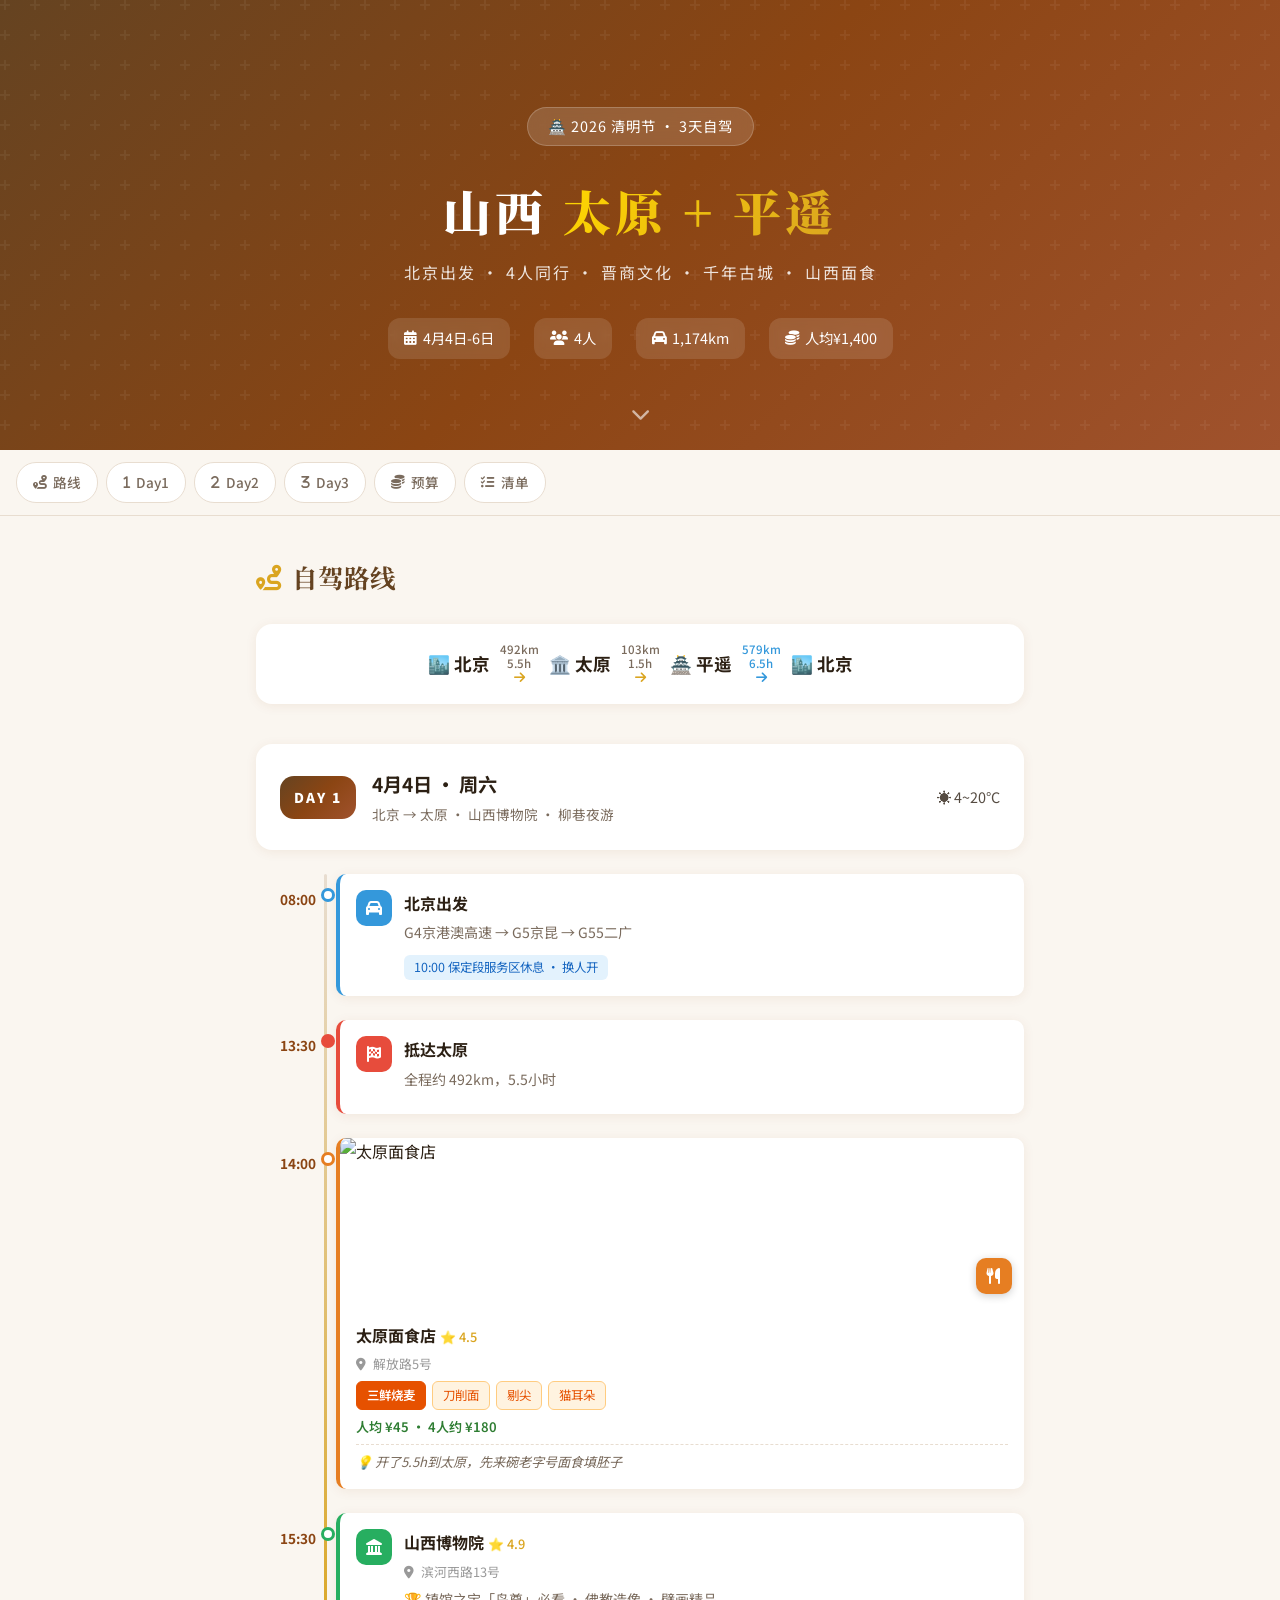
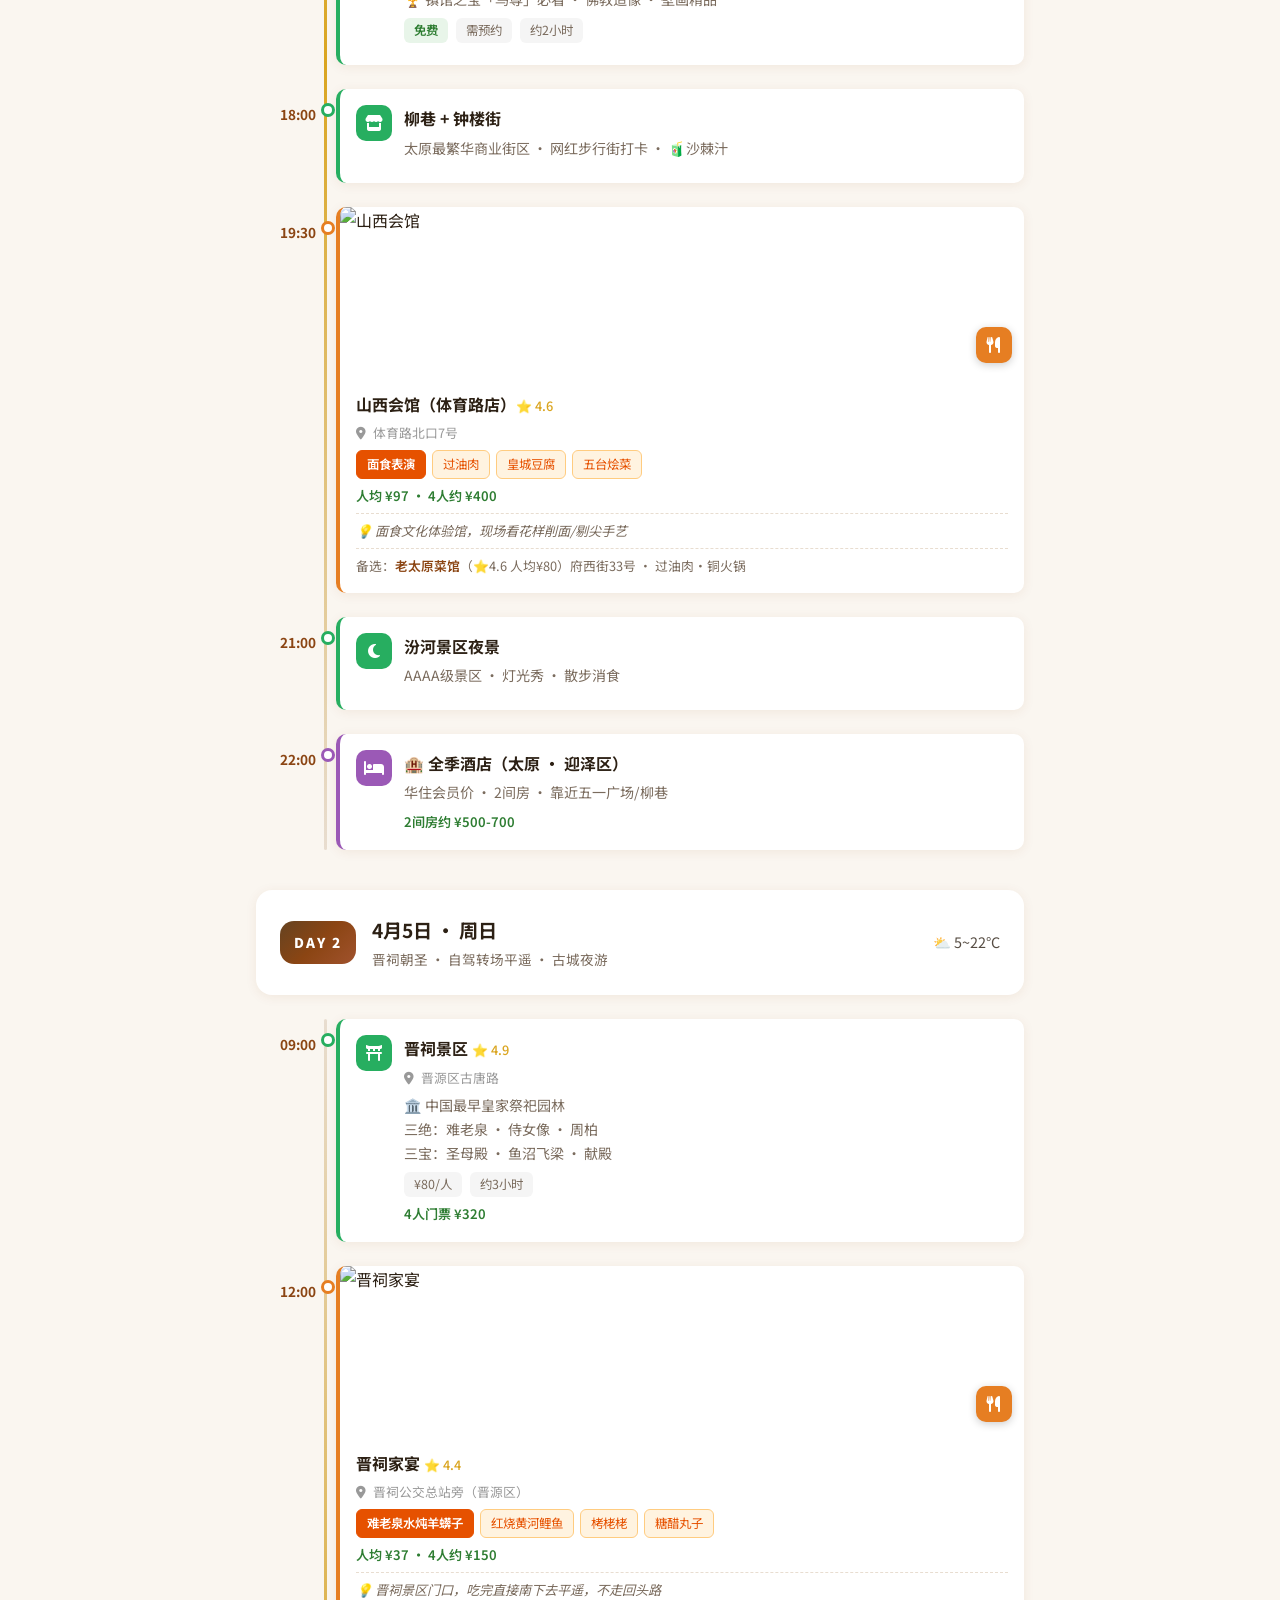
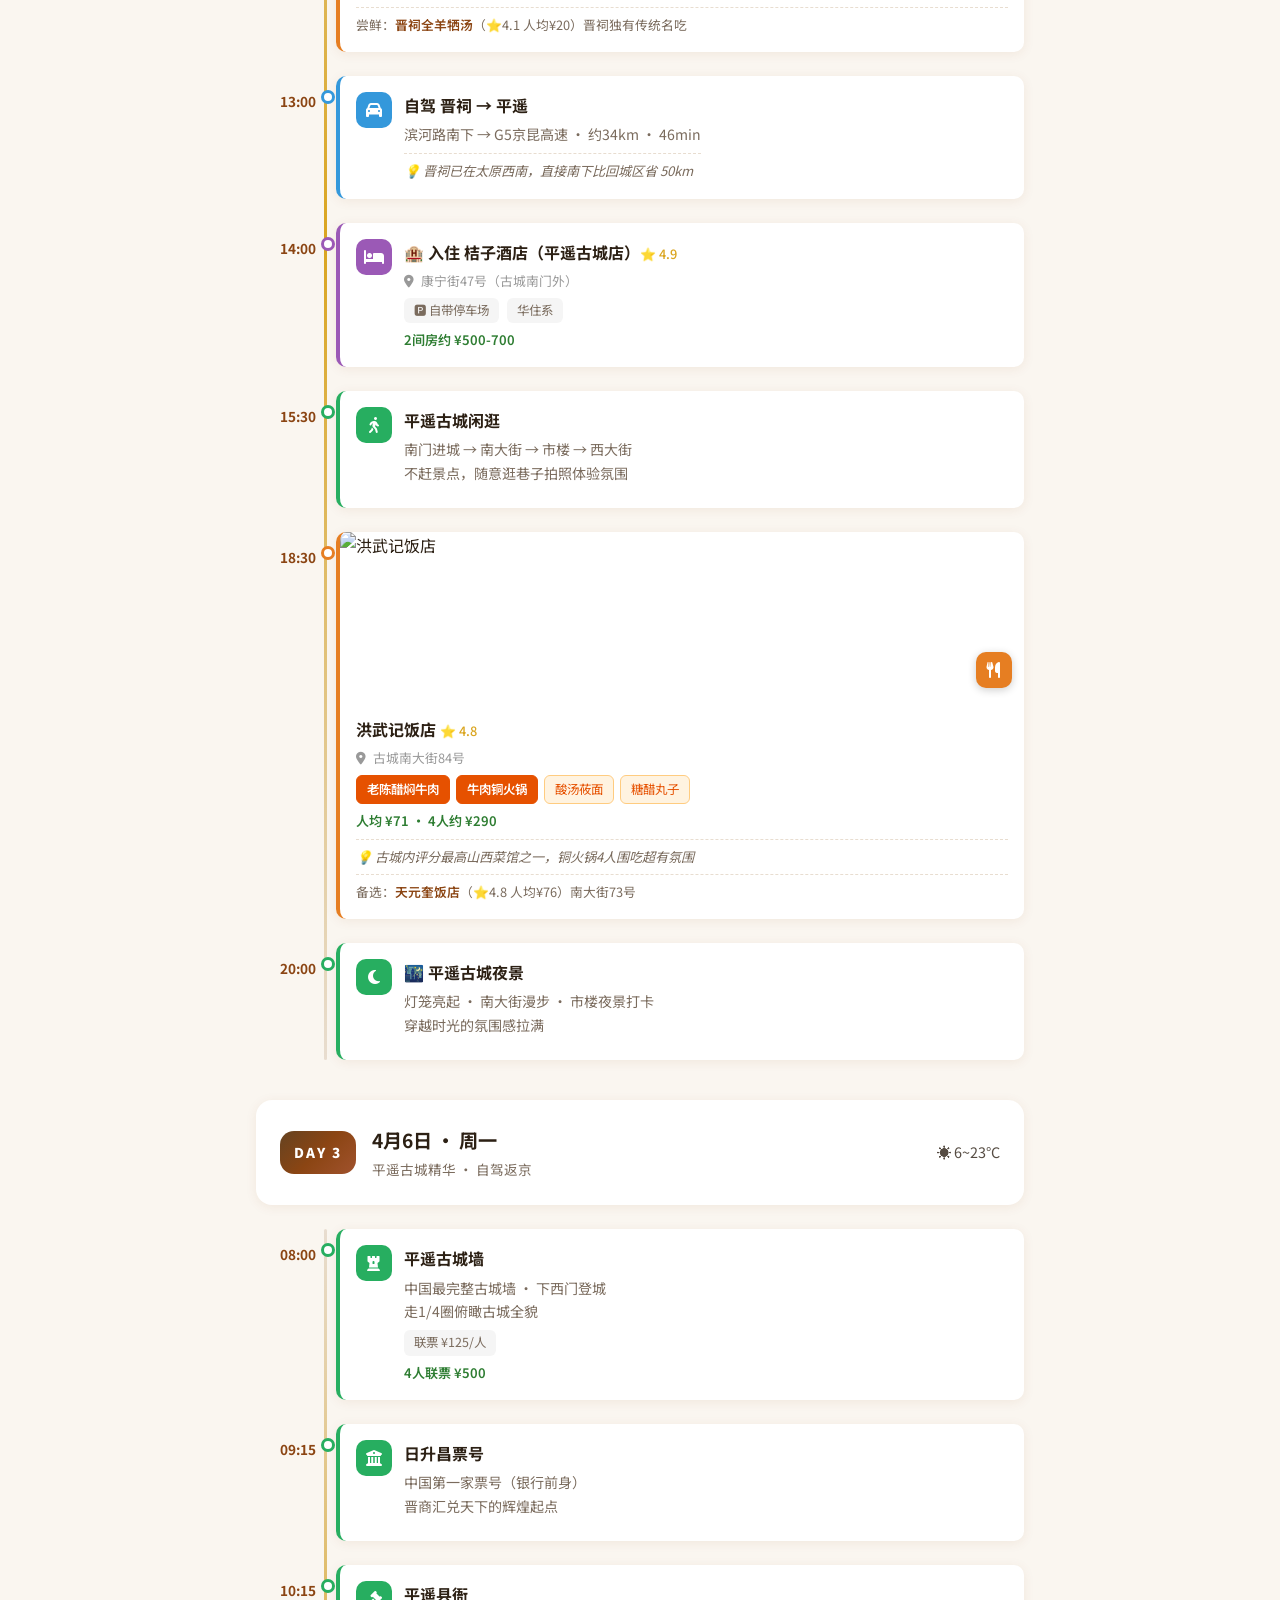
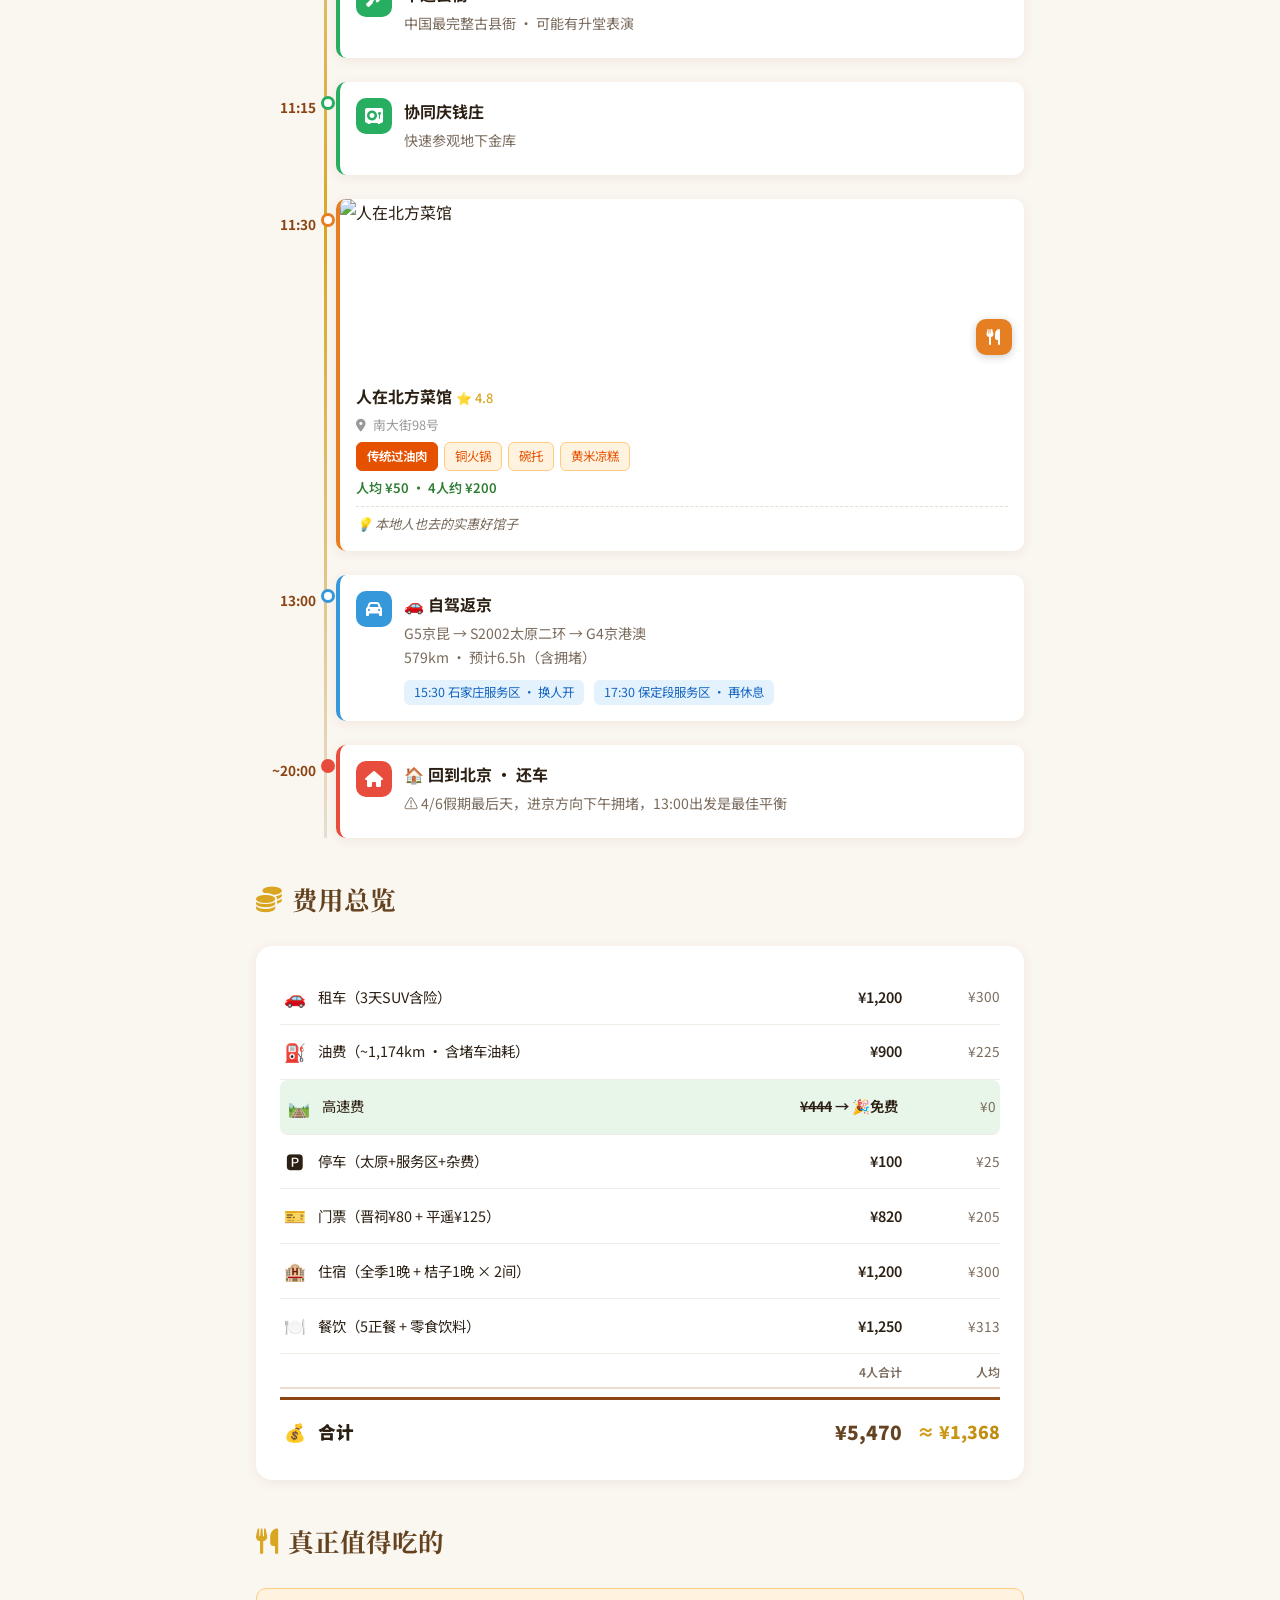
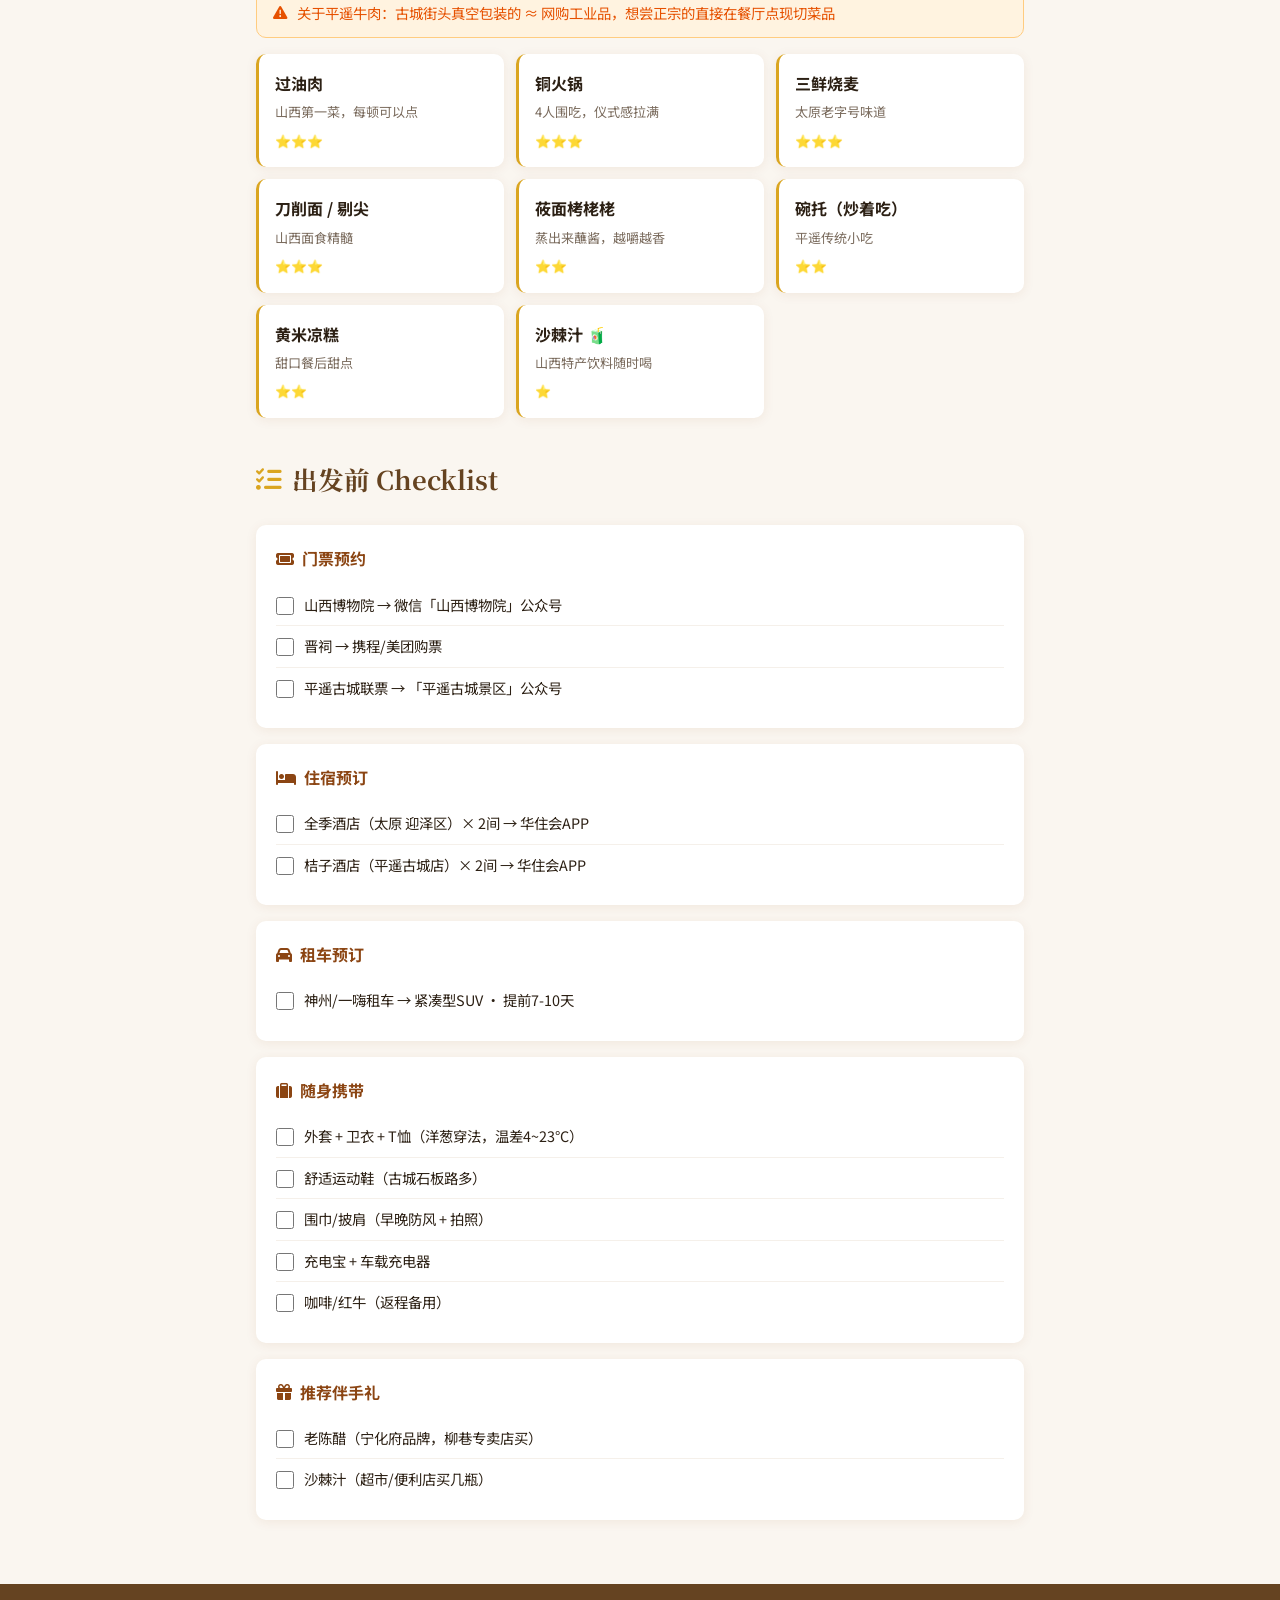
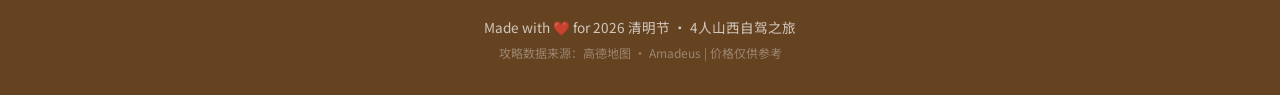
==== shanxi.html @ 4c94bc7b "feat: 调整餐饮路线 - D1午改太原面食店 D2午改晋祠家宴 D2从晋祠直奔平遥省50km" ====
<!DOCTYPE html>
<html lang="zh-CN">
<head>
    <meta charset="UTF-8">
    <meta name="viewport" content="width=device-width, initial-scale=1.0">
    <title>2026清明 · 北京→山西太原+平遥 自驾攻略</title>
    <meta name="description" content="4人租车自驾，北京出发，太原+平遥古城3天深度游完整攻略">
    <link href="https://fonts.googleapis.com/css2?family=Noto+Sans+SC:wght@300;400;500;700;900&family=Noto+Serif+SC:wght@400;700&display=swap" rel="stylesheet">
    <link rel="stylesheet" href="https://cdnjs.cloudflare.com/ajax/libs/font-awesome/6.4.0/css/all.min.css">
    <link rel="stylesheet" href="shanxi-style.css">
</head>
<body>
    <!-- 顶部英雄区 -->
    <header class="hero" id="top">
        <div class="hero-overlay"></div>
        <div class="hero-content">
            <div class="hero-badge">🏯 2026 清明节 · 3天自驾</div>
            <h1>山西 <span class="highlight">太原 + 平遥</span></h1>
            <p class="hero-sub">北京出发 · 4人同行 · 晋商文化 · 千年古城 · 山西面食</p>
            <div class="hero-stats">
                <div class="stat"><i class="fa-solid fa-calendar-days"></i><span>4月4日-6日</span></div>
                <div class="stat"><i class="fa-solid fa-users"></i><span>4人</span></div>
                <div class="stat"><i class="fa-solid fa-car"></i><span>1,174km</span></div>
                <div class="stat"><i class="fa-solid fa-coins"></i><span>人均¥1,400</span></div>
            </div>
        </div>
        <div class="scroll-hint"><i class="fa-solid fa-chevron-down"></i></div>
    </header>

    <!-- 快捷导航 -->
    <nav class="quick-nav" id="quickNav">
        <a href="#route" class="nav-pill active"><i class="fa-solid fa-route"></i> 路线</a>
        <a href="#day1" class="nav-pill"><i class="fa-solid fa-1"></i> Day1</a>
        <a href="#day2" class="nav-pill"><i class="fa-solid fa-2"></i> Day2</a>
        <a href="#day3" class="nav-pill"><i class="fa-solid fa-3"></i> Day3</a>
        <a href="#budget" class="nav-pill"><i class="fa-solid fa-coins"></i> 预算</a>
        <a href="#checklist" class="nav-pill"><i class="fa-solid fa-list-check"></i> 清单</a>
    </nav>

    <main class="container">

        <!-- 路线总览（紧凑横向） -->
        <section id="route" class="section">
            <h2 class="section-title"><i class="fa-solid fa-route"></i> 自驾路线</h2>
            <div class="route-compact">
                <div class="rc-node">🏙️ 北京</div>
                <div class="rc-arrow"><span>492km<br>5.5h</span><i class="fa-solid fa-arrow-right"></i></div>
                <div class="rc-node">🏛️ 太原</div>
                <div class="rc-arrow"><span>103km<br>1.5h</span><i class="fa-solid fa-arrow-right"></i></div>
                <div class="rc-node">🏯 平遥</div>
                <div class="rc-arrow return"><span>579km<br>6.5h</span><i class="fa-solid fa-arrow-right"></i></div>
                <div class="rc-node">🏙️ 北京</div>
            </div>
        </section>

        <!-- Day 1 -->
        <section id="day1" class="section day-section">
            <div class="day-header">
                <div class="day-number">DAY 1</div>
                <div class="day-info">
                    <h2>4月4日 · 周六</h2>
                    <p class="day-theme">北京 → 太原 · 山西博物院 · 柳巷夜游</p>
                </div>
                <div class="day-weather">☀️ 4~20°C</div>
            </div>

            <div class="timeline">
                <!-- 出发 -->
                <div class="tl-item drive">
                    <div class="tl-time">08:00</div>
                    <div class="tl-dot"></div>
                    <div class="tl-card">
                        <div class="tl-icon"><i class="fa-solid fa-car"></i></div>
                        <div class="tl-body">
                            <h3>北京出发</h3>
                            <p>G4京港澳高速 → G5京昆 → G55二广</p>
                            <div class="tl-tag">10:00 保定段服务区休息 · 换人开</div>
                        </div>
                    </div>
                </div>

                <!-- 到达 -->
                <div class="tl-item milestone">
                    <div class="tl-time">13:30</div>
                    <div class="tl-dot"></div>
                    <div class="tl-card">
                        <div class="tl-icon"><i class="fa-solid fa-flag-checkered"></i></div>
                        <div class="tl-body">
                            <h3>抵达太原</h3>
                            <p>全程约 492km，5.5小时</p>
                        </div>
                    </div>
                </div>

                <!-- 午餐 -->
                <div class="tl-item food">
                    <div class="tl-time">14:00</div>
                    <div class="tl-dot"></div>
                    <div class="tl-card has-img">
                        <img class="tl-card-img" src="https://aos-comment.amap.com/B015F0071D/comment/content_media_external_file_256057_ss__1765641062745_59703435.jpg" alt="太原面食店">
                        <div class="tl-icon"><i class="fa-solid fa-utensils"></i></div>
                        <div class="tl-body">
                            <h3>太原面食店 <span class="rating">⭐ 4.5</span></h3>
                            <p class="address"><i class="fa-solid fa-location-dot"></i> 解放路5号</p>
                            <div class="food-tags">
                                <span class="food-tag must">三鲜烧麦</span>
                                <span class="food-tag">刀削面</span>
                                <span class="food-tag">剔尖</span>
                                <span class="food-tag">猫耳朵</span>
                            </div>
                            <div class="tl-price">人均 ¥45 · 4人约 ¥180</div>
                            <div class="tl-tip">💡 开了5.5h到太原，先来碗老字号面食填胚子</div>
                        </div>
                    </div>
                </div>

                <!-- 博物院 -->
                <div class="tl-item sight">
                    <div class="tl-time">15:30</div>
                    <div class="tl-dot"></div>
                    <div class="tl-card">
                        <div class="tl-icon"><i class="fa-solid fa-landmark"></i></div>
                        <div class="tl-body">
                            <h3>山西博物院 <span class="rating">⭐ 4.9</span></h3>
                            <p class="address"><i class="fa-solid fa-location-dot"></i> 滨河西路13号</p>
                            <p>🏆 镇馆之宝「鸟尊」必看 · 佛教造像 · 壁画精品</p>
                            <div class="tl-meta">
                                <span class="meta-item free-badge">免费</span>
                                <span class="meta-item">需预约</span>
                                <span class="meta-item">约2小时</span>
                            </div>
                        </div>
                    </div>
                </div>

                <!-- 柳巷 -->
                <div class="tl-item sight">
                    <div class="tl-time">18:00</div>
                    <div class="tl-dot"></div>
                    <div class="tl-card">
                        <div class="tl-icon"><i class="fa-solid fa-store"></i></div>
                        <div class="tl-body">
                            <h3>柳巷 + 钟楼街</h3>
                            <p>太原最繁华商业街区 · 网红步行街打卡 · 🧃沙棘汁</p>
                        </div>
                    </div>
                </div>

                <!-- 晚餐 -->
                <div class="tl-item food">
                    <div class="tl-time">19:30</div>
                    <div class="tl-dot"></div>
                    <div class="tl-card has-img">
                        <img class="tl-card-img" src="http://store.is.autonavi.com/showpic/aca35c566196a7d02690dfa9a84b7155" alt="山西会馆">
                        <div class="tl-icon"><i class="fa-solid fa-utensils"></i></div>
                        <div class="tl-body">
                            <h3>山西会馆（体育路店）<span class="rating">⭐ 4.6</span></h3>
                            <p class="address"><i class="fa-solid fa-location-dot"></i> 体育路北口7号</p>
                            <div class="food-tags">
                                <span class="food-tag must">面食表演</span>
                                <span class="food-tag">过油肉</span>
                                <span class="food-tag">皇城豆腐</span>
                                <span class="food-tag">五台烩菜</span>
                            </div>
                            <div class="tl-price">人均 ¥97 · 4人约 ¥400</div>
                            <div class="tl-tip">💡 面食文化体验馆，现场看花样削面/剔尖手艺</div>
                            <div class="tl-alt">备选：<a href="#" class="alt-link">老太原菜馆</a>（⭐4.6 人均¥80）府西街33号 · 过油肉·铜火锅</div>
                        </div>
                    </div>
                </div>

                <!-- 夜景 -->
                <div class="tl-item sight">
                    <div class="tl-time">21:00</div>
                    <div class="tl-dot"></div>
                    <div class="tl-card">
                        <div class="tl-icon"><i class="fa-solid fa-moon"></i></div>
                        <div class="tl-body">
                            <h3>汾河景区夜景</h3>
                            <p>AAAA级景区 · 灯光秀 · 散步消食</p>
                        </div>
                    </div>
                </div>

                <!-- 住宿 -->
                <div class="tl-item hotel">
                    <div class="tl-time">22:00</div>
                    <div class="tl-dot"></div>
                    <div class="tl-card">
                        <div class="tl-icon"><i class="fa-solid fa-bed"></i></div>
                        <div class="tl-body">
                            <h3>🏨 全季酒店（太原 · 迎泽区）</h3>
                            <p>华住会员价 · 2间房 · 靠近五一广场/柳巷</p>
                            <div class="tl-price">2间房约 ¥500-700</div>
                        </div>
                    </div>
                </div>
            </div>
        </section>

        <!-- Day 2 -->
        <section id="day2" class="section day-section">
            <div class="day-header">
                <div class="day-number">DAY 2</div>
                <div class="day-info">
                    <h2>4月5日 · 周日</h2>
                    <p class="day-theme">晋祠朝圣 · 自驾转场平遥 · 古城夜游</p>
                </div>
                <div class="day-weather">⛅ 5~22°C</div>
            </div>

            <div class="timeline">
                <div class="tl-item sight">
                    <div class="tl-time">09:00</div>
                    <div class="tl-dot"></div>
                    <div class="tl-card">
                        <div class="tl-icon"><i class="fa-solid fa-torii-gate"></i></div>
                        <div class="tl-body">
                            <h3>晋祠景区 <span class="rating">⭐ 4.9</span></h3>
                            <p class="address"><i class="fa-solid fa-location-dot"></i> 晋源区古唐路</p>
                            <p>🏛️ 中国最早皇家祭祀园林<br>三绝：难老泉 · 侍女像 · 周柏<br>三宝：圣母殿 · 鱼沼飞梁 · 献殿</p>
                            <div class="tl-meta">
                                <span class="meta-item">¥80/人</span>
                                <span class="meta-item">约3小时</span>
                            </div>
                            <div class="tl-price">4人门票 ¥320</div>
                        </div>
                    </div>
                </div>

                <div class="tl-item food">
                    <div class="tl-time">12:00</div>
                    <div class="tl-dot"></div>
                    <div class="tl-card has-img">
                        <img class="tl-card-img" src="https://store.is.autonavi.com/showpic/acd726899a49f076cb0f2cf57cd887fa" alt="晋祠家宴">
                        <div class="tl-icon"><i class="fa-solid fa-utensils"></i></div>
                        <div class="tl-body">
                            <h3>晋祠家宴 <span class="rating">⭐ 4.4</span></h3>
                            <p class="address"><i class="fa-solid fa-location-dot"></i> 晋祠公交总站旁（晋源区）</p>
                            <div class="food-tags">
                                <span class="food-tag must">难老泉水炖羊蠎子</span>
                                <span class="food-tag">红烧黄河鲤鱼</span>
                                <span class="food-tag">栲栳栳</span>
                                <span class="food-tag">糖醋丸子</span>
                            </div>
                            <div class="tl-price">人均 ¥37 · 4人约 ¥150</div>
                            <div class="tl-tip">💡 晋祠景区门口，吃完直接南下去平遥，不走回头路</div>
                            <div class="tl-alt">尝鲜：<a href="#" class="alt-link">晋祠全羊牺汤</a>（⭐4.1 人均¥20）晋祠独有传统名吃</div>
                        </div>
                    </div>
                </div>

                <div class="tl-item drive">
                    <div class="tl-time">13:00</div>
                    <div class="tl-dot"></div>
                    <div class="tl-card">
                        <div class="tl-icon"><i class="fa-solid fa-car"></i></div>
                        <div class="tl-body">
                            <h3>自驾 晋祠 → 平遥</h3>
                            <p>滨河路南下 → G5京昆高速 · 约34km · 46min</p>
                            <div class="tl-tip">💡 晋祠已在太原西南，直接南下比回城区省 50km</div>
                        </div>
                    </div>
                </div>

                <div class="tl-item hotel">
                    <div class="tl-time">14:00</div>
                    <div class="tl-dot"></div>
                    <div class="tl-card">
                        <div class="tl-icon"><i class="fa-solid fa-bed"></i></div>
                        <div class="tl-body">
                            <h3>🏨 入住 桔子酒店（平遥古城店）<span class="rating">⭐ 4.9</span></h3>
                            <p class="address"><i class="fa-solid fa-location-dot"></i> 康宁街47号（古城南门外）</p>
                            <div class="tl-meta">
                                <span class="meta-item">🅿️ 自带停车场</span>
                                <span class="meta-item">华住系</span>
                            </div>
                            <div class="tl-price">2间房约 ¥500-700</div>
                        </div>
                    </div>
                </div>

                <div class="tl-item sight">
                    <div class="tl-time">15:30</div>
                    <div class="tl-dot"></div>
                    <div class="tl-card">
                        <div class="tl-icon"><i class="fa-solid fa-person-walking"></i></div>
                        <div class="tl-body">
                            <h3>平遥古城闲逛</h3>
                            <p>南门进城 → 南大街 → 市楼 → 西大街<br>不赶景点，随意逛巷子拍照体验氛围</p>
                        </div>
                    </div>
                </div>

                <div class="tl-item food">
                    <div class="tl-time">18:30</div>
                    <div class="tl-dot"></div>
                    <div class="tl-card has-img">
                        <img class="tl-card-img" src="https://aos-comment.amap.com/B0FFKQRO3P/comment/B7503D52_15A7_41FF_BBDD_7290FF664FB8_L0_001_2016_113_1761096719395_46837789.jpg" alt="洪武记饭店">
                        <div class="tl-icon"><i class="fa-solid fa-utensils"></i></div>
                        <div class="tl-body">
                            <h3>洪武记饭店 <span class="rating">⭐ 4.8</span></h3>
                            <p class="address"><i class="fa-solid fa-location-dot"></i> 古城南大街84号</p>
                            <div class="food-tags">
                                <span class="food-tag must">老陈醋焖牛肉</span>
                                <span class="food-tag must">牛肉铜火锅</span>
                                <span class="food-tag">酸汤莜面</span>
                                <span class="food-tag">糖醋丸子</span>
                            </div>
                            <div class="tl-price">人均 ¥71 · 4人约 ¥290</div>
                            <div class="tl-tip">💡 古城内评分最高山西菜馆之一，铜火锅4人围吃超有氛围</div>
                            <div class="tl-alt">备选：<a href="#" class="alt-link">天元奎饭店</a>（⭐4.8 人均¥76）南大街73号</div>
                        </div>
                    </div>
                </div>

                <div class="tl-item sight">
                    <div class="tl-time">20:00</div>
                    <div class="tl-dot"></div>
                    <div class="tl-card">
                        <div class="tl-icon"><i class="fa-solid fa-moon"></i></div>
                        <div class="tl-body">
                            <h3>🌃 平遥古城夜景</h3>
                            <p>灯笼亮起 · 南大街漫步 · 市楼夜景打卡<br>穿越时光的氛围感拉满</p>
                        </div>
                    </div>
                </div>
            </div>
        </section>

        <!-- Day 3 -->
        <section id="day3" class="section day-section">
            <div class="day-header">
                <div class="day-number">DAY 3</div>
                <div class="day-info">
                    <h2>4月6日 · 周一</h2>
                    <p class="day-theme">平遥古城精华 · 自驾返京</p>
                </div>
                <div class="day-weather">☀️ 6~23°C</div>
            </div>

            <div class="timeline">
                <div class="tl-item sight">
                    <div class="tl-time">08:00</div>
                    <div class="tl-dot"></div>
                    <div class="tl-card">
                        <div class="tl-icon"><i class="fa-solid fa-chess-rook"></i></div>
                        <div class="tl-body">
                            <h3>平遥古城墙</h3>
                            <p>中国最完整古城墙 · 下西门登城<br>走1/4圈俯瞰古城全貌</p>
                            <div class="tl-meta">
                                <span class="meta-item">联票 ¥125/人</span>
                            </div>
                            <div class="tl-price">4人联票 ¥500</div>
                        </div>
                    </div>
                </div>

                <div class="tl-item sight">
                    <div class="tl-time">09:15</div>
                    <div class="tl-dot"></div>
                    <div class="tl-card">
                        <div class="tl-icon"><i class="fa-solid fa-building-columns"></i></div>
                        <div class="tl-body">
                            <h3>日升昌票号</h3>
                            <p>中国第一家票号（银行前身）<br>晋商汇兑天下的辉煌起点</p>
                        </div>
                    </div>
                </div>

                <div class="tl-item sight">
                    <div class="tl-time">10:15</div>
                    <div class="tl-dot"></div>
                    <div class="tl-card">
                        <div class="tl-icon"><i class="fa-solid fa-gavel"></i></div>
                        <div class="tl-body">
                            <h3>平遥县衙</h3>
                            <p>中国最完整古县衙 · 可能有升堂表演</p>
                        </div>
                    </div>
                </div>

                <div class="tl-item sight">
                    <div class="tl-time">11:15</div>
                    <div class="tl-dot"></div>
                    <div class="tl-card">
                        <div class="tl-icon"><i class="fa-solid fa-vault"></i></div>
                        <div class="tl-body">
                            <h3>协同庆钱庄</h3>
                            <p>快速参观地下金库</p>
                        </div>
                    </div>
                </div>

                <div class="tl-item food">
                    <div class="tl-time">11:30</div>
                    <div class="tl-dot"></div>
                    <div class="tl-card has-img">
                        <img class="tl-card-img" src="https://aos-comment.amap.com/B0IBR5W005/comment/95BC964F_41BD_4229_A330_5F6F0E533067_L0_001_2142_214_1755345861078_04279994.jpg" alt="人在北方菜馆">
                        <div class="tl-icon"><i class="fa-solid fa-utensils"></i></div>
                        <div class="tl-body">
                            <h3>人在北方菜馆 <span class="rating">⭐ 4.8</span></h3>
                            <p class="address"><i class="fa-solid fa-location-dot"></i> 南大街98号</p>
                            <div class="food-tags">
                                <span class="food-tag must">传统过油肉</span>
                                <span class="food-tag">铜火锅</span>
                                <span class="food-tag">碗托</span>
                                <span class="food-tag">黄米凉糕</span>
                            </div>
                            <div class="tl-price">人均 ¥50 · 4人约 ¥200</div>
                            <div class="tl-tip">💡 本地人也去的实惠好馆子</div>
                        </div>
                    </div>
                </div>

                <div class="tl-item drive">
                    <div class="tl-time">13:00</div>
                    <div class="tl-dot"></div>
                    <div class="tl-card">
                        <div class="tl-icon"><i class="fa-solid fa-car"></i></div>
                        <div class="tl-body">
                            <h3>🚗 自驾返京</h3>
                            <p>G5京昆 → S2002太原二环 → G4京港澳<br>579km · 预计6.5h（含拥堵）</p>
                            <div class="tl-tag">15:30 石家庄服务区 · 换人开</div>
                            <div class="tl-tag">17:30 保定段服务区 · 再休息</div>
                        </div>
                    </div>
                </div>

                <div class="tl-item milestone">
                    <div class="tl-time">~20:00</div>
                    <div class="tl-dot"></div>
                    <div class="tl-card">
                        <div class="tl-icon"><i class="fa-solid fa-house"></i></div>
                        <div class="tl-body">
                            <h3>🏠 回到北京 · 还车</h3>
                            <p>⚠️ 4/6假期最后天，进京方向下午拥堵，13:00出发是最佳平衡</p>
                        </div>
                    </div>
                </div>
            </div>
        </section>

        <!-- 预算 -->
        <section id="budget" class="section">
            <h2 class="section-title"><i class="fa-solid fa-coins"></i> 费用总览</h2>
            <div class="budget-card">
                <div class="budget-row">
                    <span class="budget-icon">🚗</span>
                    <span class="budget-label">租车（3天SUV含险）</span>
                    <span class="budget-total">¥1,200</span>
                    <span class="budget-per">¥300</span>
                </div>
                <div class="budget-row">
                    <span class="budget-icon">⛽</span>
                    <span class="budget-label">油费（~1,174km · 含堵车油耗）</span>
                    <span class="budget-total">¥900</span>
                    <span class="budget-per">¥225</span>
                </div>
                <div class="budget-row highlight-row">
                    <span class="budget-icon">🛤️</span>
                    <span class="budget-label">高速费</span>
                    <span class="budget-total"><s>¥444</s> → 🎉免费</span>
                    <span class="budget-per">¥0</span>
                </div>
                <div class="budget-row">
                    <span class="budget-icon">🅿️</span>
                    <span class="budget-label">停车（太原+服务区+杂费）</span>
                    <span class="budget-total">¥100</span>
                    <span class="budget-per">¥25</span>
                </div>
                <div class="budget-row">
                    <span class="budget-icon">🎫</span>
                    <span class="budget-label">门票（晋祠¥80 + 平遥¥125）</span>
                    <span class="budget-total">¥820</span>
                    <span class="budget-per">¥205</span>
                </div>
                <div class="budget-row">
                    <span class="budget-icon">🏨</span>
                    <span class="budget-label">住宿（全季1晚 + 桔子1晚 × 2间）</span>
                    <span class="budget-total">¥1,200</span>
                    <span class="budget-per">¥300</span>
                </div>
                <div class="budget-row">
                    <span class="budget-icon">🍽️</span>
                    <span class="budget-label">餐饮（5正餐 + 零食饮料）</span>
                    <span class="budget-total">¥1,250</span>
                    <span class="budget-per">¥313</span>
                </div>
                <div class="budget-header-row">
                    <span></span>
                    <span></span>
                    <span class="col-title">4人合计</span>
                    <span class="col-title">人均</span>
                </div>
                <div class="budget-total-row">
                    <span class="budget-icon">💰</span>
                    <span class="budget-label">合计</span>
                    <span class="budget-total-num">¥5,470</span>
                    <span class="budget-per-num">≈ ¥1,368</span>
                </div>
            </div>
        </section>

        <!-- 美食指南 -->
        <section id="food" class="section">
            <h2 class="section-title"><i class="fa-solid fa-utensils"></i> 真正值得吃的</h2>
            <div class="info-banner warn">
                <i class="fa-solid fa-triangle-exclamation"></i>
                <span>关于平遥牛肉：古城街头真空包装的 ≈ 网购工业品，想尝正宗的直接在餐厅点现切菜品</span>
            </div>
            <div class="food-grid">
                <div class="food-item">
                    <div class="food-name">过油肉</div>
                    <div class="food-desc">山西第一菜，每顿可以点</div>
                    <div class="food-star">⭐⭐⭐</div>
                </div>
                <div class="food-item">
                    <div class="food-name">铜火锅</div>
                    <div class="food-desc">4人围吃，仪式感拉满</div>
                    <div class="food-star">⭐⭐⭐</div>
                </div>
                <div class="food-item">
                    <div class="food-name">三鲜烧麦</div>
                    <div class="food-desc">太原老字号味道</div>
                    <div class="food-star">⭐⭐⭐</div>
                </div>
                <div class="food-item">
                    <div class="food-name">刀削面 / 剔尖</div>
                    <div class="food-desc">山西面食精髓</div>
                    <div class="food-star">⭐⭐⭐</div>
                </div>
                <div class="food-item">
                    <div class="food-name">莜面栲栳栳</div>
                    <div class="food-desc">蒸出来蘸酱，越嚼越香</div>
                    <div class="food-star">⭐⭐</div>
                </div>
                <div class="food-item">
                    <div class="food-name">碗托（炒着吃）</div>
                    <div class="food-desc">平遥传统小吃</div>
                    <div class="food-star">⭐⭐</div>
                </div>
                <div class="food-item">
                    <div class="food-name">黄米凉糕</div>
                    <div class="food-desc">甜口餐后甜点</div>
                    <div class="food-star">⭐⭐</div>
                </div>
                <div class="food-item">
                    <div class="food-name">沙棘汁 🧃</div>
                    <div class="food-desc">山西特产饮料随时喝</div>
                    <div class="food-star">⭐</div>
                </div>
            </div>
        </section>

        <!-- 出发前清单 -->
        <section id="checklist" class="section">
            <h2 class="section-title"><i class="fa-solid fa-list-check"></i> 出发前 Checklist</h2>
            
            <div class="checklist-group">
                <h3><i class="fa-solid fa-ticket"></i> 门票预约</h3>
                <label class="check-item"><input type="checkbox"><span>山西博物院 → 微信「山西博物院」公众号</span></label>
                <label class="check-item"><input type="checkbox"><span>晋祠 → 携程/美团购票</span></label>
                <label class="check-item"><input type="checkbox"><span>平遥古城联票 → 「平遥古城景区」公众号</span></label>
            </div>

            <div class="checklist-group">
                <h3><i class="fa-solid fa-bed"></i> 住宿预订</h3>
                <label class="check-item"><input type="checkbox"><span>全季酒店（太原 迎泽区）× 2间 → 华住会APP</span></label>
                <label class="check-item"><input type="checkbox"><span>桔子酒店（平遥古城店）× 2间 → 华住会APP</span></label>
            </div>

            <div class="checklist-group">
                <h3><i class="fa-solid fa-car"></i> 租车预订</h3>
                <label class="check-item"><input type="checkbox"><span>神州/一嗨租车 → 紧凑型SUV · 提前7-10天</span></label>
            </div>

            <div class="checklist-group">
                <h3><i class="fa-solid fa-suitcase"></i> 随身携带</h3>
                <label class="check-item"><input type="checkbox"><span>外套 + 卫衣 + T恤（洋葱穿法，温差4~23°C）</span></label>
                <label class="check-item"><input type="checkbox"><span>舒适运动鞋（古城石板路多）</span></label>
                <label class="check-item"><input type="checkbox"><span>围巾/披肩（早晚防风 + 拍照）</span></label>
                <label class="check-item"><input type="checkbox"><span>充电宝 + 车载充电器</span></label>
                <label class="check-item"><input type="checkbox"><span>咖啡/红牛（返程备用）</span></label>
            </div>

            <div class="checklist-group">
                <h3><i class="fa-solid fa-gift"></i> 推荐伴手礼</h3>
                <label class="check-item"><input type="checkbox"><span>老陈醋（宁化府品牌，柳巷专卖店买）</span></label>
                <label class="check-item"><input type="checkbox"><span>沙棘汁（超市/便利店买几瓶）</span></label>
            </div>
        </section>

    </main>

    <footer class="footer">
        <p>Made with ❤️ for 2026 清明节 · 4人山西自驾之旅</p>
        <p class="footer-sub">攻略数据来源：高德地图 · Amadeus | 价格仅供参考</p>
    </footer>

    <script src="shanxi-script.js"></script>
</body>
</html>
---- shanxi-style.css ----
/* ============================== */
/* 山西攻略 — 主题配色 & 基础变量 */
/* ============================== */
:root {
    --primary: #8B4513;
    --primary-light: #A0522D;
    --primary-dark: #654321;
    --accent: #DAA520;
    --accent-light: #FFD700;
    --bg: #FAF6F0;
    --card-bg: #FFFFFF;
    --text: #2C2014;
    --text-light: #7A6B5D;
    --border: #E8DDD0;
    --shadow: 0 2px 12px rgba(139, 69, 19, 0.08);
    --shadow-hover: 0 8px 24px rgba(139, 69, 19, 0.15);
    --radius: 16px;
    --radius-sm: 10px;
    --gradient: linear-gradient(135deg, #654321, #8B4513, #A0522D);
    --gradient-gold: linear-gradient(135deg, #DAA520, #B8860B);
    /* 时间线颜色 */
    --tl-drive: #3498db;
    --tl-food: #e67e22;
    --tl-sight: #27ae60;
    --tl-hotel: #9b59b6;
    --tl-milestone: #e74c3c;
}

* { box-sizing: border-box; margin: 0; padding: 0; }

html { scroll-behavior: smooth; scroll-padding-top: 70px; }

body {
    font-family: 'Noto Sans SC', -apple-system, BlinkMacSystemFont, 'Segoe UI', sans-serif;
    background: var(--bg);
    color: var(--text);
    line-height: 1.7;
    -webkit-font-smoothing: antialiased;
}

/* ============================== */
/* 英雄区 */
/* ============================== */
.hero {
    position: relative;
    background: var(--gradient);
    color: white;
    padding: 4rem 1.5rem 3rem;
    text-align: center;
    overflow: hidden;
    min-height: 50vh;
    display: flex;
    flex-direction: column;
    justify-content: center;
    align-items: center;
}

.hero::before {
    content: '';
    position: absolute;
    inset: 0;
    background: url("data:image/svg+xml,%3Csvg width='60' height='60' viewBox='0 0 60 60' xmlns='http://www.w3.org/2000/svg'%3E%3Cg fill='none' fill-rule='evenodd'%3E%3Cg fill='%23ffffff' fill-opacity='0.05'%3E%3Cpath d='M36 34v-4h-2v4h-4v2h4v4h2v-4h4v-2h-4zm0-30V0h-2v4h-4v2h4v4h2V6h4V4h-4zM6 34v-4H4v4H0v2h4v4h2v-4h4v-2H6zM6 4V0H4v4H0v2h4v4h2V6h4V4H6z'/%3E%3C/g%3E%3C/g%3E%3C/svg%3E") repeat;
}

.hero-content { position: relative; z-index: 1; }

.hero-badge {
    display: inline-block;
    background: rgba(255,255,255,0.15);
    backdrop-filter: blur(10px);
    border: 1px solid rgba(255,255,255,0.2);
    padding: 6px 20px;
    border-radius: 30px;
    font-size: 0.9rem;
    margin-bottom: 1.5rem;
    letter-spacing: 1px;
}

.hero h1 {
    font-family: 'Noto Serif SC', serif;
    font-size: 3rem;
    font-weight: 900;
    margin-bottom: 0.5rem;
    letter-spacing: 4px;
}

.hero .highlight {
    background: linear-gradient(120deg, var(--accent-light), var(--accent));
    -webkit-background-clip: text;
    -webkit-text-fill-color: transparent;
    background-clip: text;
}

.hero-sub {
    font-size: 1rem;
    opacity: 0.85;
    margin-bottom: 2rem;
    letter-spacing: 2px;
}

.hero-stats {
    display: flex;
    gap: 1.5rem;
    justify-content: center;
    flex-wrap: wrap;
}

.hero-stats .stat {
    display: flex;
    align-items: center;
    gap: 6px;
    background: rgba(255,255,255,0.12);
    padding: 8px 16px;
    border-radius: 12px;
    font-size: 0.9rem;
    backdrop-filter: blur(5px);
}

.scroll-hint {
    position: absolute;
    bottom: 20px;
    left: 50%;
    transform: translateX(-50%);
    animation: bounce 2s infinite;
    opacity: 0.6;
    font-size: 1.2rem;
}

@keyframes bounce {
    0%, 100% { transform: translateX(-50%) translateY(0); }
    50% { transform: translateX(-50%) translateY(8px); }
}

/* ============================== */
/* 快捷导航 */
/* ============================== */
.quick-nav {
    position: sticky;
    top: 0;
    z-index: 100;
    background: rgba(250, 246, 240, 0.92);
    backdrop-filter: blur(12px);
    border-bottom: 1px solid var(--border);
    display: flex;
    gap: 8px;
    padding: 12px 16px;
    overflow-x: auto;
    scrollbar-width: none;
}

.quick-nav::-webkit-scrollbar { display: none; }

.nav-pill {
    flex-shrink: 0;
    padding: 8px 16px;
    border-radius: 20px;
    font-size: 0.85rem;
    font-weight: 500;
    text-decoration: none;
    color: var(--text-light);
    background: white;
    border: 1px solid var(--border);
    transition: all 0.3s;
    display: flex;
    align-items: center;
    gap: 6px;
}

.nav-pill:hover, .nav-pill.active {
    background: var(--primary);
    color: white;
    border-color: var(--primary);
    box-shadow: 0 2px 8px rgba(139, 69, 19, 0.2);
}

/* ============================== */
/* 主容器 */
/* ============================== */
.container {
    max-width: 800px;
    margin: 0 auto;
    padding: 0 1rem 3rem;
}

.section {
    margin-top: 2.5rem;
}

.section-title {
    font-family: 'Noto Serif SC', serif;
    font-size: 1.6rem;
    font-weight: 700;
    margin-bottom: 1.5rem;
    display: flex;
    align-items: center;
    gap: 10px;
    color: var(--primary-dark);
}

.section-title i { color: var(--accent); }

/* ============================== */
/* 路线总览（紧凑横向） */
/* ============================== */
.route-compact {
    background: var(--card-bg);
    border-radius: var(--radius);
    padding: 1.2rem 1.5rem;
    box-shadow: var(--shadow);
    display: flex;
    align-items: center;
    justify-content: center;
    gap: 0;
    flex-wrap: wrap;
}

.rc-node {
    font-size: 1.1rem;
    font-weight: 700;
    white-space: nowrap;
    padding: 6px 0;
}

.rc-arrow {
    display: flex;
    flex-direction: column;
    align-items: center;
    gap: 2px;
    padding: 0 10px;
    color: var(--accent);
}

.rc-arrow span {
    font-size: 0.72rem;
    line-height: 1.2;
    text-align: center;
    color: var(--text-light);
    font-weight: 500;
}

.rc-arrow i {
    font-size: 0.8rem;
    color: var(--accent);
}

.rc-arrow.return i { color: var(--tl-drive); }
.rc-arrow.return span { color: var(--tl-drive); }

/* ============================== */
/* 餐厅卡片配图 */
/* ============================== */
.tl-card.has-img {
    flex-direction: column;
    padding: 0;
    overflow: hidden;
}

.tl-card.has-img .tl-card-img {
    width: 100%;
    height: 160px;
    object-fit: cover;
    display: block;
}

.tl-card.has-img > .tl-icon,
.tl-card.has-img > .tl-body {
    padding: 0 16px;
}

.tl-card.has-img > .tl-icon {
    position: absolute;
    top: 120px;
    right: 12px;
    z-index: 2;
    box-shadow: 0 2px 8px rgba(0,0,0,0.2);
    border-radius: 10px;
}

.tl-card.has-img > .tl-body {
    padding: 12px 16px 16px;
}

/* 备选餐厅链接 */
.tl-alt {
    font-size: 0.8rem;
    color: var(--text-light);
    margin-top: 6px;
    padding-top: 6px;
    border-top: 1px dashed var(--border);
}

.alt-link {
    color: var(--primary);
    text-decoration: none;
    font-weight: 600;
}

.alt-link:hover { text-decoration: underline; }

/* 信息条 */
.info-banner {
    display: flex;
    align-items: center;
    gap: 10px;
    padding: 12px 16px;
    border-radius: var(--radius-sm);
    margin-bottom: 0.8rem;
    font-size: 0.9rem;
}

.info-banner.free {
    background: #E8F5E9;
    color: #2E7D32;
    border: 1px solid #A5D6A7;
}

.info-banner.rent {
    background: #E3F2FD;
    color: #1565C0;
    border: 1px solid #90CAF9;
}

.info-banner.warn {
    background: #FFF3E0;
    color: #E65100;
    border: 1px solid #FFCC80;
}

/* ============================== */
/* 日期头部 */
/* ============================== */
.day-header {
    display: flex;
    align-items: center;
    gap: 1rem;
    padding: 1.5rem;
    background: var(--card-bg);
    border-radius: var(--radius);
    box-shadow: var(--shadow);
    margin-bottom: 1.5rem;
}

.day-number {
    background: var(--gradient);
    color: white;
    font-weight: 900;
    font-size: 0.85rem;
    padding: 10px 14px;
    border-radius: 14px;
    letter-spacing: 2px;
    white-space: nowrap;
}

.day-info h2 {
    font-size: 1.2rem;
    font-weight: 700;
    margin-bottom: 2px;
}

.day-theme {
    font-size: 0.85rem;
    color: var(--text-light);
}

.day-weather {
    margin-left: auto;
    font-size: 0.9rem;
    white-space: nowrap;
    opacity: 0.8;
}

/* ============================== */
/* 时间线 */
/* ============================== */
.timeline {
    position: relative;
    padding-left: 80px;
}

.timeline::before {
    content: '';
    position: absolute;
    left: 68px;
    top: 0;
    bottom: 0;
    width: 3px;
    background: linear-gradient(to bottom, var(--border) 0%, var(--accent) 50%, var(--border) 100%);
    border-radius: 3px;
}

.tl-item {
    position: relative;
    margin-bottom: 1.5rem;
    animation: fadeSlideIn 0.5s ease-out both;
}

.tl-item:nth-child(1) { animation-delay: 0.05s; }
.tl-item:nth-child(2) { animation-delay: 0.1s; }
.tl-item:nth-child(3) { animation-delay: 0.15s; }
.tl-item:nth-child(4) { animation-delay: 0.2s; }
.tl-item:nth-child(5) { animation-delay: 0.25s; }
.tl-item:nth-child(6) { animation-delay: 0.3s; }
.tl-item:nth-child(7) { animation-delay: 0.35s; }
.tl-item:nth-child(8) { animation-delay: 0.4s; }

@keyframes fadeSlideIn {
    from { opacity: 0; transform: translateX(20px); }
    to { opacity: 1; transform: translateX(0); }
}

.tl-time {
    position: absolute;
    left: -80px;
    top: 14px;
    width: 60px;
    text-align: right;
    font-weight: 700;
    font-size: 0.85rem;
    color: var(--primary);
}

.tl-dot {
    position: absolute;
    left: -15px;
    top: 14px;
    width: 14px;
    height: 14px;
    border-radius: 50%;
    border: 3px solid var(--accent);
    background: white;
    z-index: 2;
}

.tl-item.drive .tl-dot { border-color: var(--tl-drive); }
.tl-item.food .tl-dot { border-color: var(--tl-food); }
.tl-item.sight .tl-dot { border-color: var(--tl-sight); }
.tl-item.hotel .tl-dot { border-color: var(--tl-hotel); }
.tl-item.milestone .tl-dot { border-color: var(--tl-milestone); background: var(--tl-milestone); }

.tl-card {
    display: flex;
    gap: 12px;
    background: var(--card-bg);
    border-radius: var(--radius-sm);
    padding: 16px;
    box-shadow: var(--shadow);
    transition: all 0.3s;
    border-left: 4px solid transparent;
}

.tl-card:hover {
    box-shadow: var(--shadow-hover);
    transform: translateX(4px);
}

.tl-item.drive .tl-card { border-left-color: var(--tl-drive); }
.tl-item.food .tl-card { border-left-color: var(--tl-food); }
.tl-item.sight .tl-card { border-left-color: var(--tl-sight); }
.tl-item.hotel .tl-card { border-left-color: var(--tl-hotel); }
.tl-item.milestone .tl-card { border-left-color: var(--tl-milestone); }

.tl-icon {
    flex-shrink: 0;
    width: 36px;
    height: 36px;
    border-radius: 10px;
    display: flex;
    align-items: center;
    justify-content: center;
    font-size: 1rem;
    color: white;
}

.tl-item.drive .tl-icon { background: var(--tl-drive); }
.tl-item.food .tl-icon { background: var(--tl-food); }
.tl-item.sight .tl-icon { background: var(--tl-sight); }
.tl-item.hotel .tl-icon { background: var(--tl-hotel); }
.tl-item.milestone .tl-icon { background: var(--tl-milestone); }

.tl-body h3 {
    font-size: 1rem;
    font-weight: 700;
    margin-bottom: 4px;
}

.tl-body p {
    font-size: 0.88rem;
    color: var(--text-light);
    margin-bottom: 6px;
}

.rating {
    font-size: 0.8rem;
    font-weight: 500;
    color: var(--accent);
}

.address {
    font-size: 0.8rem !important;
    color: #999 !important;
}

.address i { margin-right: 4px; }

/* 美食标签 */
.food-tags { display: flex; flex-wrap: wrap; gap: 6px; margin: 6px 0; }

.food-tag {
    padding: 3px 10px;
    border-radius: 6px;
    font-size: 0.78rem;
    background: #FFF3E0;
    color: #E65100;
    border: 1px solid #FFCC80;
}

.food-tag.must {
    background: #E65100;
    color: white;
    border-color: #E65100;
    font-weight: 600;
}

.tl-price {
    font-size: 0.82rem;
    color: #2E7D32;
    font-weight: 600;
    margin-top: 4px;
}

.tl-tag {
    display: inline-block;
    font-size: 0.78rem;
    background: #E3F2FD;
    color: #1565C0;
    padding: 2px 10px;
    border-radius: 6px;
    margin-top: 4px;
    margin-right: 6px;
}

.tl-tip {
    font-size: 0.82rem;
    color: var(--text-light);
    font-style: italic;
    margin-top: 6px;
    padding-top: 6px;
    border-top: 1px dashed var(--border);
}

.tl-meta {
    display: flex;
    flex-wrap: wrap;
    gap: 8px;
    margin: 6px 0;
}

.meta-item {
    font-size: 0.78rem;
    background: #F5F5F5;
    padding: 2px 10px;
    border-radius: 6px;
    color: var(--text-light);
}

.meta-item.free-badge {
    background: #E8F5E9;
    color: #2E7D32;
    font-weight: 600;
}

/* ============================== */
/* 预算 */
/* ============================== */
.budget-card {
    background: var(--card-bg);
    border-radius: var(--radius);
    padding: 1.5rem;
    box-shadow: var(--shadow);
    overflow: hidden;
}

.budget-header-row {
    display: grid;
    grid-template-columns: 30px 1fr 100px 90px;
    gap: 8px;
    padding: 8px 0 4px;
    border-bottom: 2px solid var(--border);
}

.col-title {
    font-size: 0.75rem;
    color: var(--text-light);
    text-align: right;
    font-weight: 600;
}

.budget-row {
    display: grid;
    grid-template-columns: 30px 1fr 100px 90px;
    gap: 8px;
    padding: 12px 0;
    border-bottom: 1px solid #f0ebe4;
    align-items: center;
    font-size: 0.9rem;
}

.budget-row:last-of-type { border-bottom: none; }

.budget-icon { font-size: 1.1rem; text-align: center; }

.budget-label { color: var(--text); }

.budget-total {
    text-align: right;
    font-weight: 600;
    color: var(--text);
}

.budget-per {
    text-align: right;
    color: var(--text-light);
    font-size: 0.85rem;
}

.highlight-row { background: #E8F5E9; border-radius: 8px; padding: 12px 4px; }

.budget-total-row {
    display: grid;
    grid-template-columns: 30px 1fr 100px 90px;
    gap: 8px;
    padding: 16px 0 8px;
    border-top: 3px solid var(--primary);
    margin-top: 8px;
    align-items: center;
}

.budget-total-row .budget-label { font-weight: 900; font-size: 1.1rem; }

.budget-total-num {
    text-align: right;
    font-weight: 900;
    font-size: 1.2rem;
    color: var(--primary-dark);
}

.budget-per-num {
    text-align: right;
    font-weight: 900;
    font-size: 1.1rem;
    color: var(--accent);
    background: linear-gradient(135deg, var(--accent), #B8860B);
    -webkit-background-clip: text;
    -webkit-text-fill-color: transparent;
    background-clip: text;
}

/* ============================== */
/* 美食网格 */
/* ============================== */
.food-grid {
    display: grid;
    grid-template-columns: repeat(auto-fill, minmax(200px, 1fr));
    gap: 12px;
    margin-top: 1rem;
}

.food-item {
    background: var(--card-bg);
    border-radius: var(--radius-sm);
    padding: 16px;
    box-shadow: var(--shadow);
    transition: all 0.3s;
    border-left: 3px solid var(--accent);
}

.food-item:hover {
    transform: translateY(-3px);
    box-shadow: var(--shadow-hover);
}

.food-name {
    font-weight: 700;
    font-size: 1rem;
    margin-bottom: 4px;
}

.food-desc {
    font-size: 0.82rem;
    color: var(--text-light);
    margin-bottom: 6px;
}

.food-star {
    font-size: 0.8rem;
}

/* ============================== */
/* Checklist */
/* ============================== */
.checklist-group {
    background: var(--card-bg);
    border-radius: var(--radius-sm);
    padding: 20px;
    margin-bottom: 1rem;
    box-shadow: var(--shadow);
}

.checklist-group h3 {
    font-size: 1rem;
    margin-bottom: 12px;
    color: var(--primary);
    display: flex;
    align-items: center;
    gap: 8px;
}

.check-item {
    display: flex;
    align-items: flex-start;
    gap: 10px;
    padding: 8px 0;
    border-bottom: 1px solid #f5f0ea;
    cursor: pointer;
    font-size: 0.9rem;
    transition: opacity 0.3s;
}

.check-item:last-child { border-bottom: none; }

.check-item input[type="checkbox"] {
    margin-top: 4px;
    width: 18px;
    height: 18px;
    accent-color: var(--primary);
    flex-shrink: 0;
}

.check-item:has(input:checked) span {
    text-decoration: line-through;
    opacity: 0.5;
}

/* ============================== */
/* 页脚 */
/* ============================== */
.footer {
    text-align: center;
    padding: 2rem 1rem;
    background: var(--primary-dark);
    color: rgba(255,255,255,0.7);
    font-size: 0.85rem;
}

.footer-sub {
    font-size: 0.75rem;
    opacity: 0.5;
    margin-top: 4px;
}

/* ============================== */
/* 响应式 */
/* ============================== */
@media (max-width: 640px) {
    .hero h1 { font-size: 2rem; letter-spacing: 2px; }
    .hero { padding: 3rem 1rem 2.5rem; min-height: 40vh; }
    .hero-stats { gap: 0.8rem; }
    .hero-stats .stat { padding: 6px 10px; font-size: 0.8rem; }
    
    .timeline { padding-left: 65px; }
    .timeline::before { left: 53px; }
    .tl-time { left: -65px; width: 50px; font-size: 0.78rem; }
    .tl-dot { left: -16px; width: 12px; height: 12px; }
    
    .tl-card { padding: 12px; gap: 10px; }
    .tl-icon { width: 30px; height: 30px; font-size: 0.85rem; }
    .tl-body h3 { font-size: 0.92rem; }
    
    .day-header { padding: 1rem; gap: 0.8rem; flex-wrap: wrap; }
    .day-number { font-size: 0.75rem; padding: 8px 10px; }
    
    .budget-row, .budget-header-row, .budget-total-row {
        grid-template-columns: 24px 1fr 80px 70px;
        font-size: 0.82rem;
    }
    
    .route-overview { padding: 1.5rem; }
    .food-grid { grid-template-columns: repeat(2, 1fr); }
    
    .section-title { font-size: 1.3rem; }
}

@media (max-width: 400px) {
    .food-grid { grid-template-columns: 1fr; }
    
    .budget-row, .budget-header-row, .budget-total-row {
        grid-template-columns: 24px 1fr 70px 60px;
        font-size: 0.78rem;
        gap: 4px;
    }
}
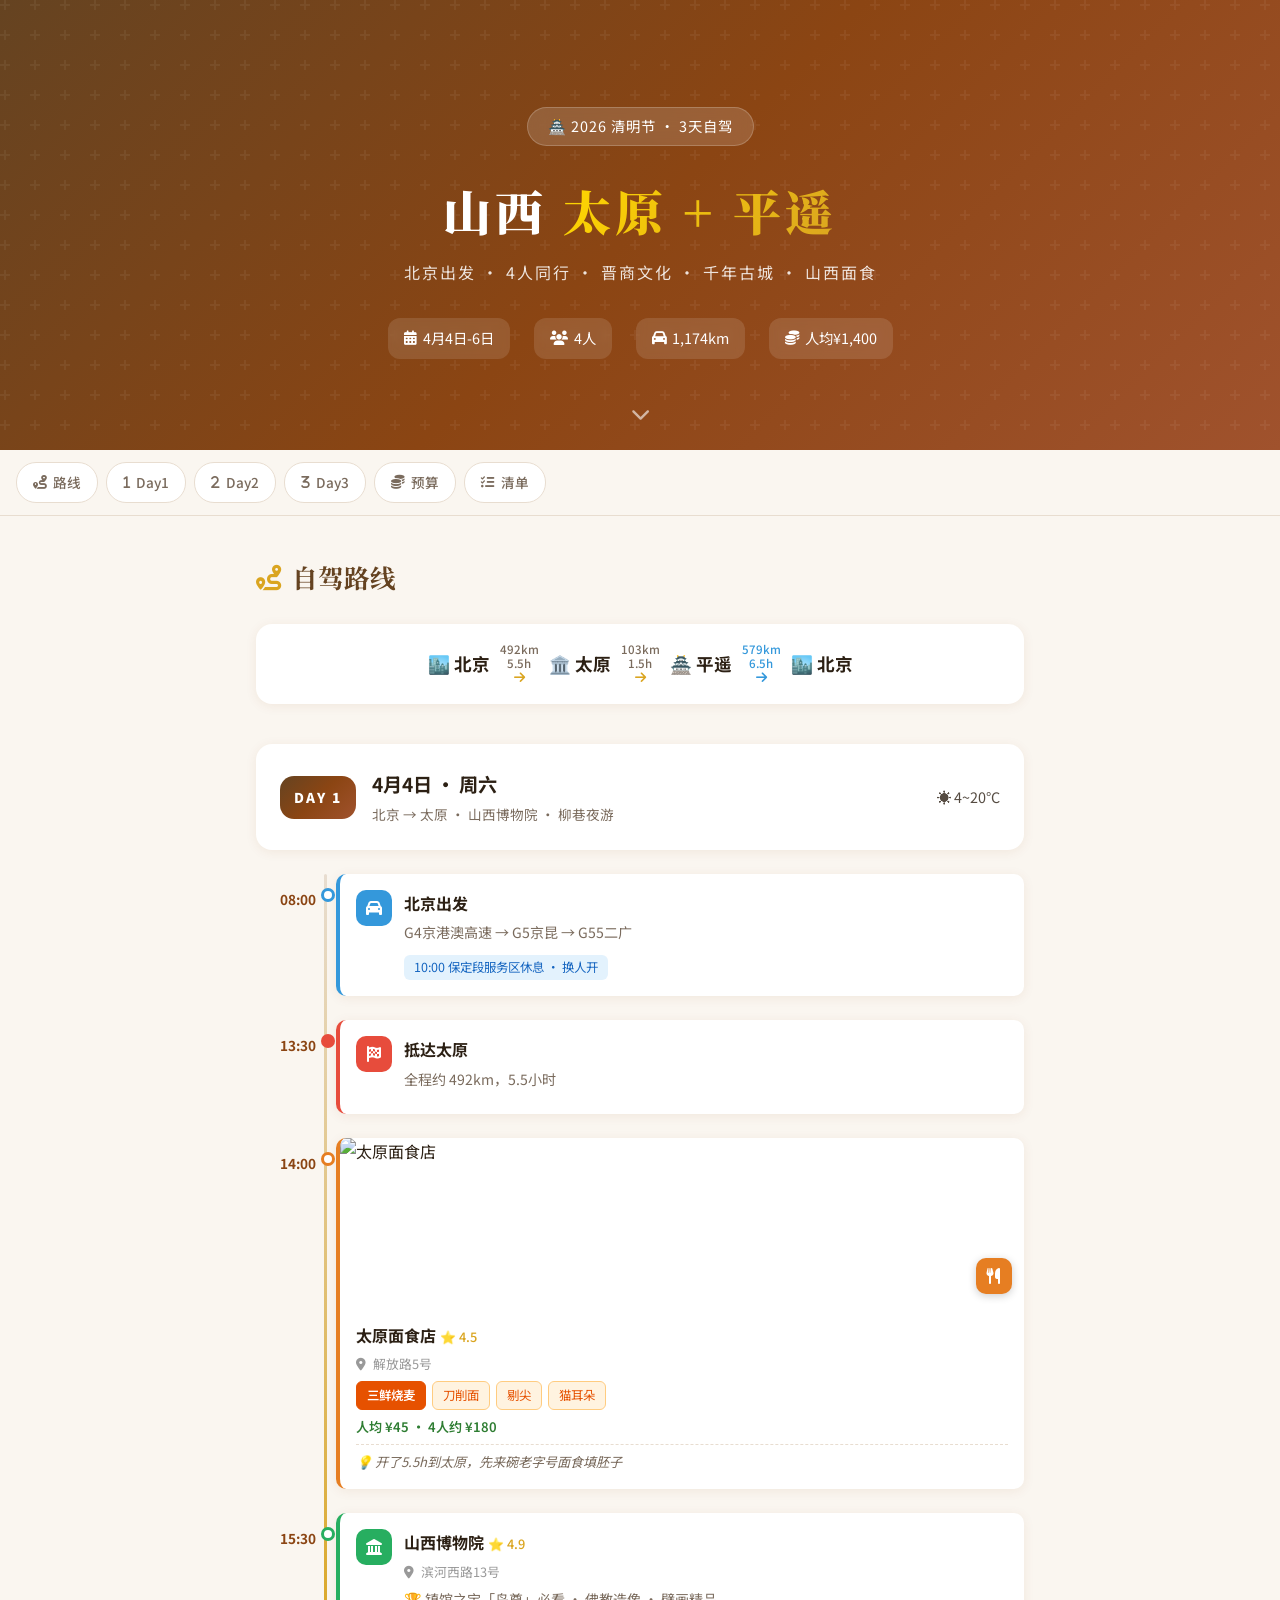
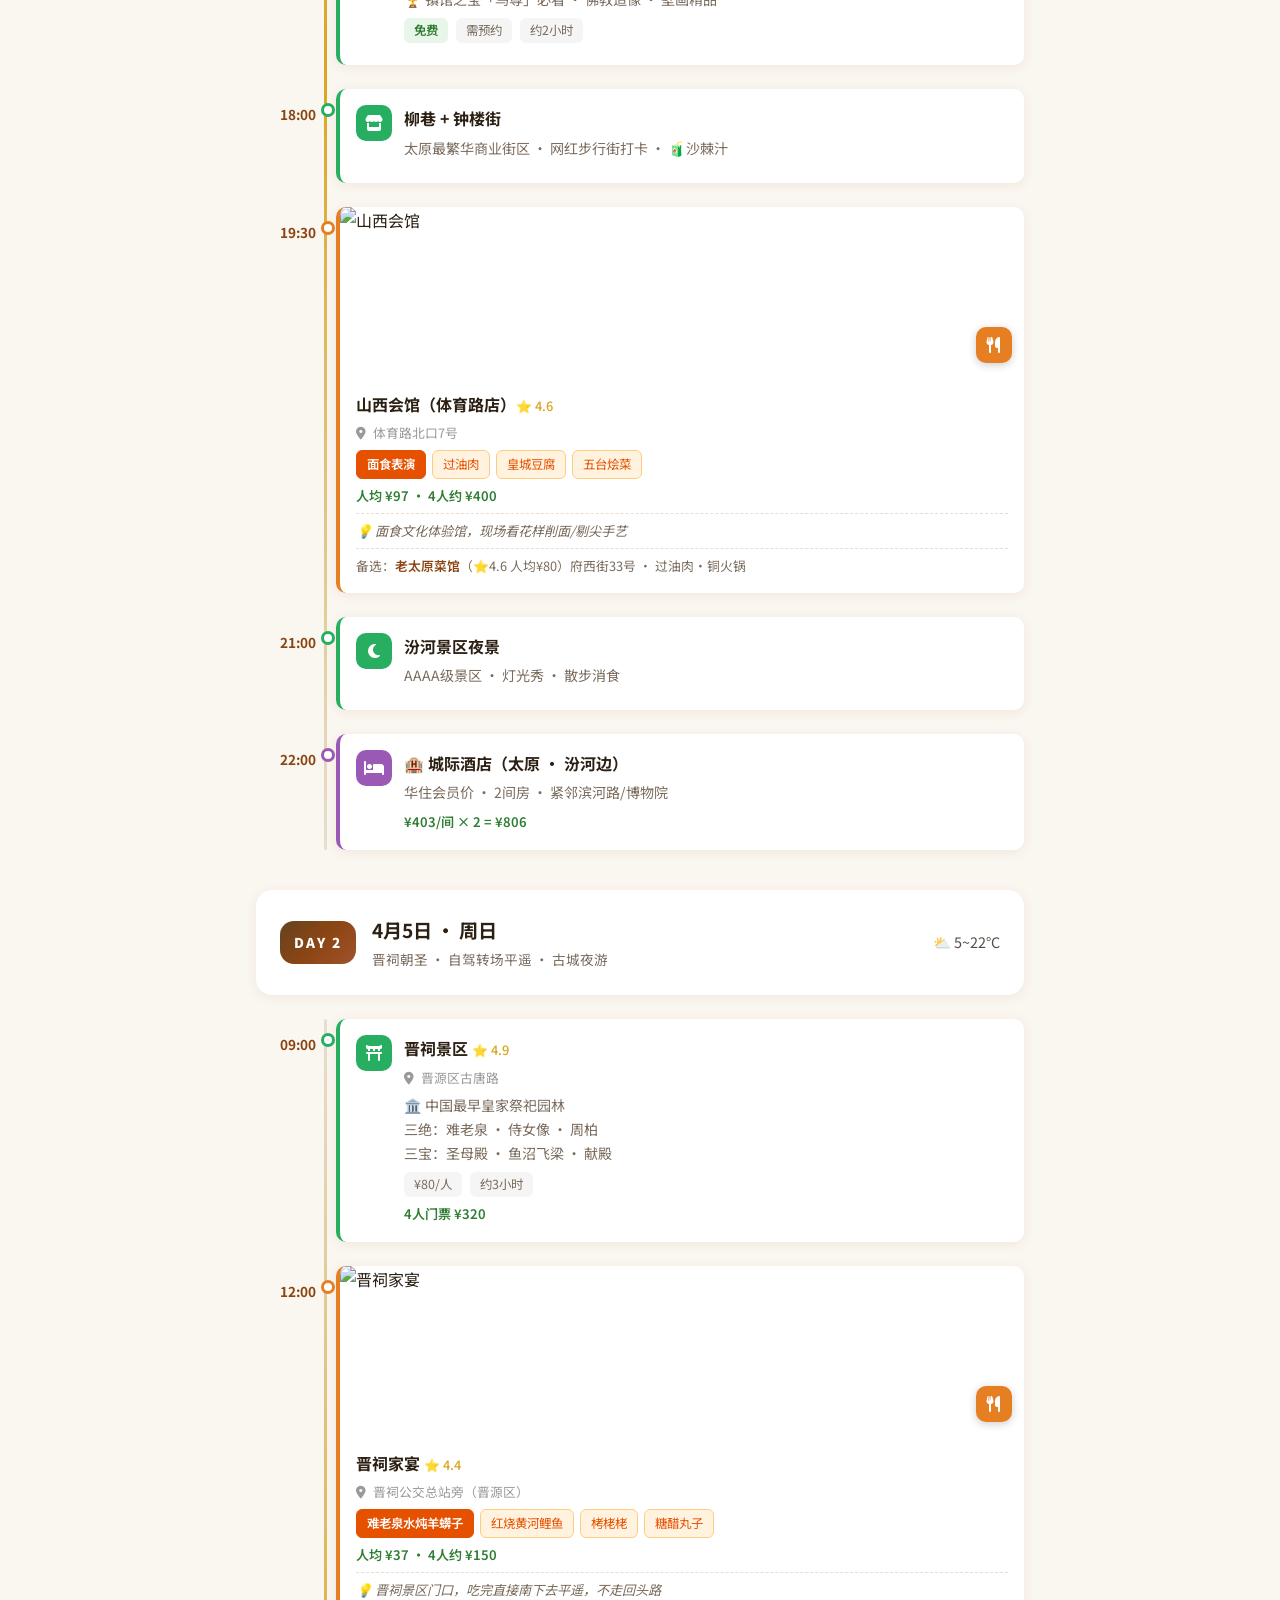
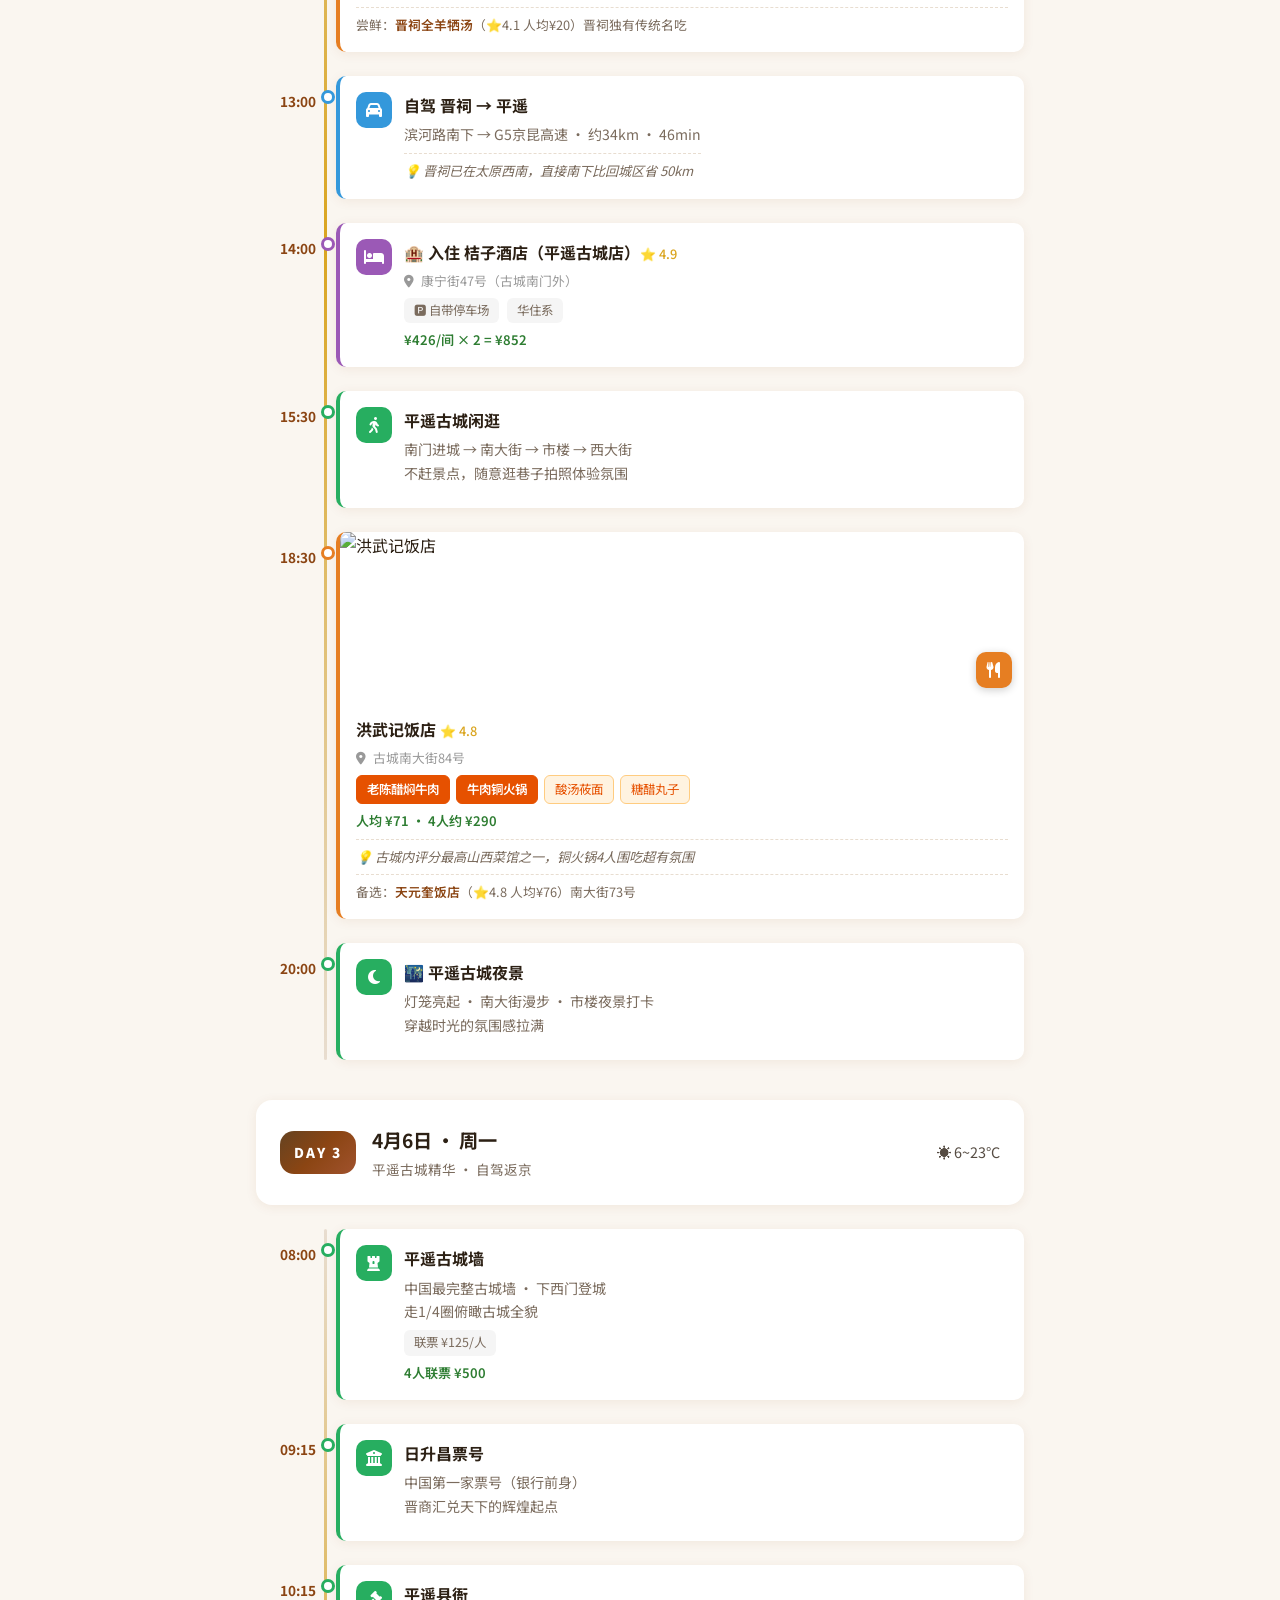
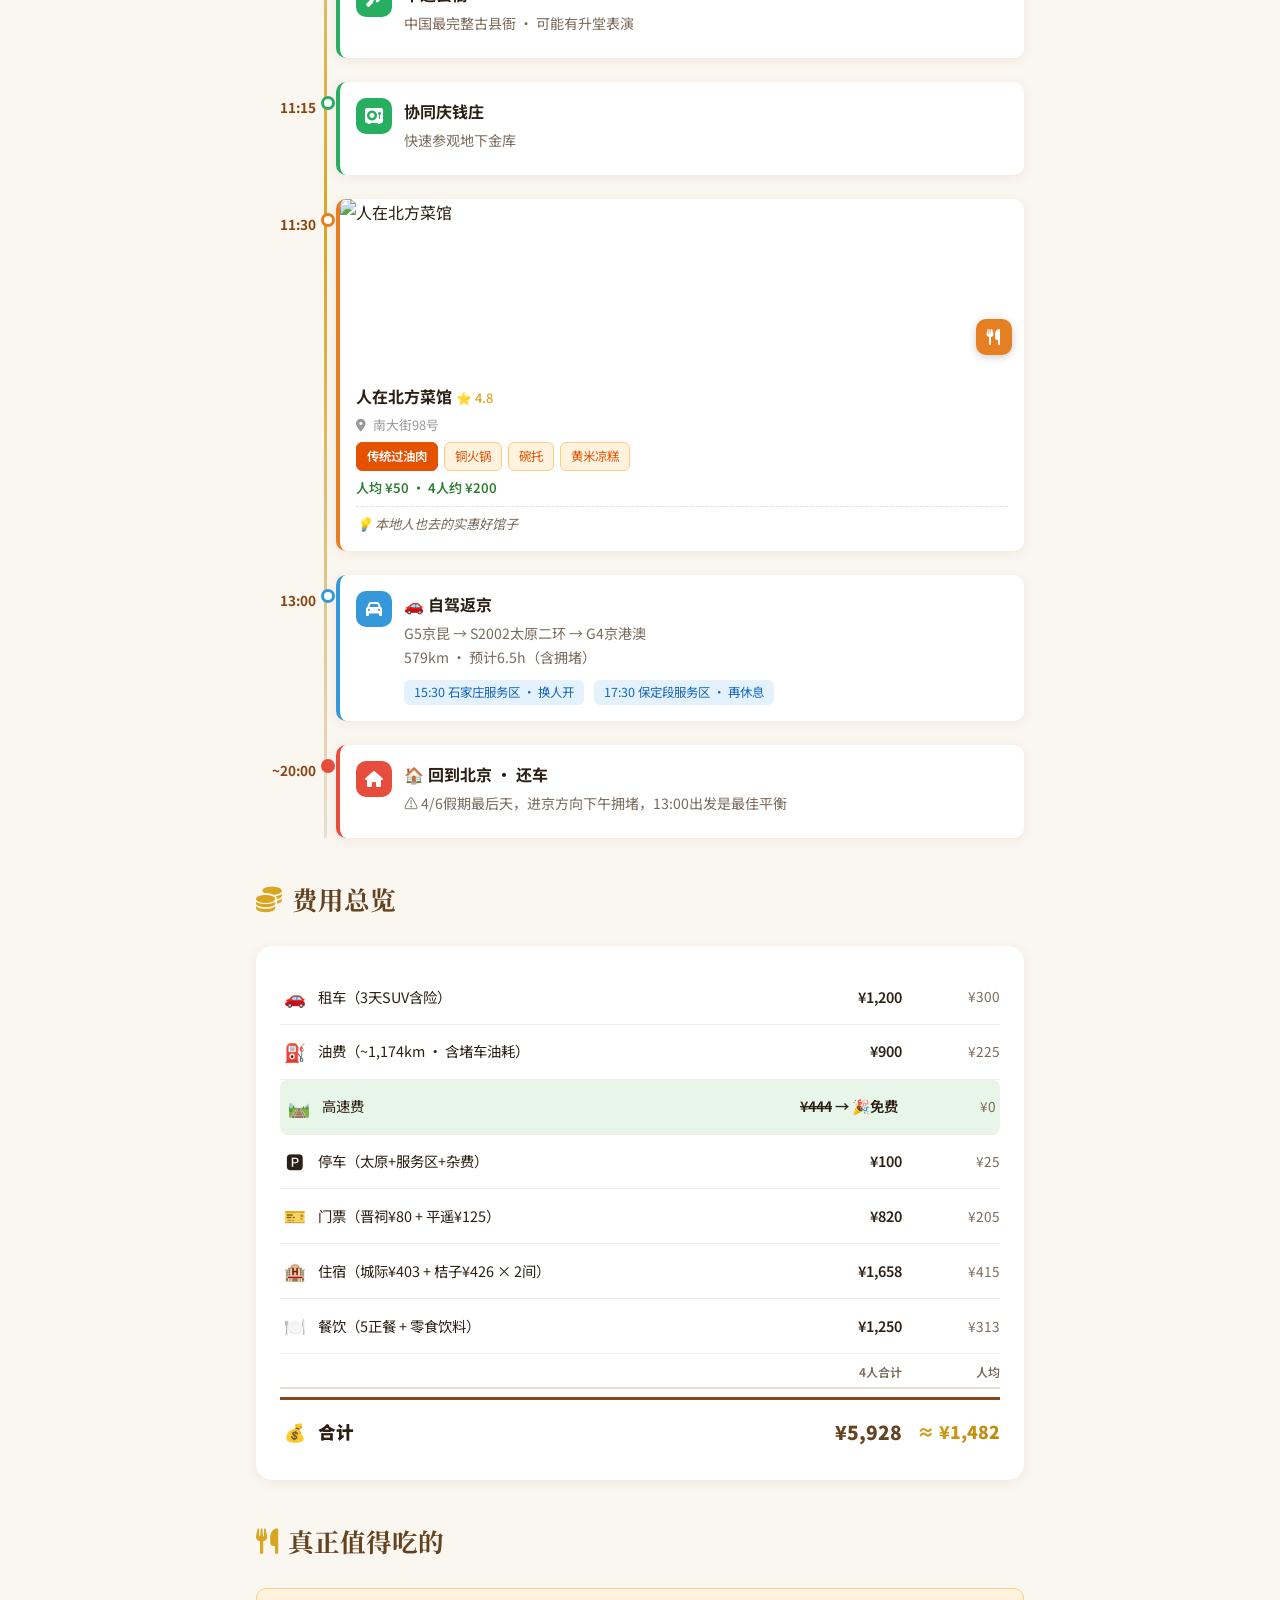
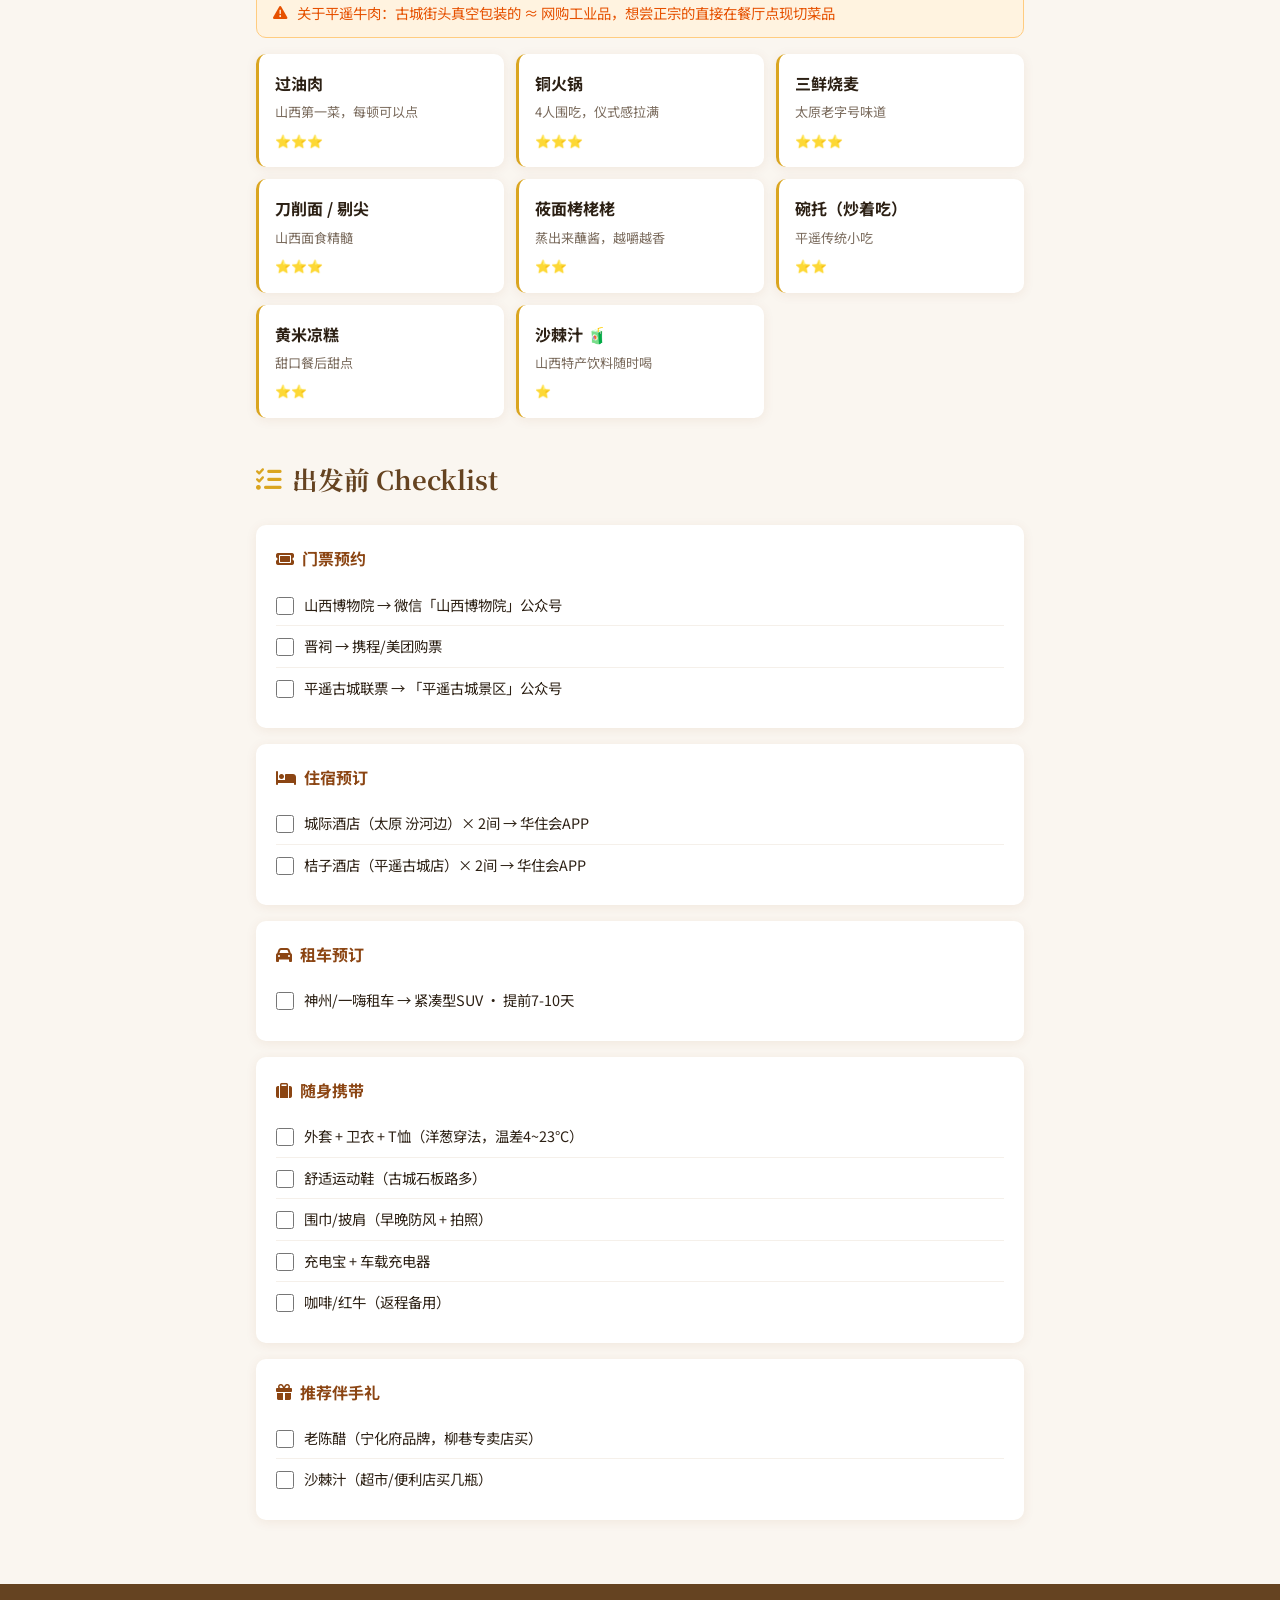
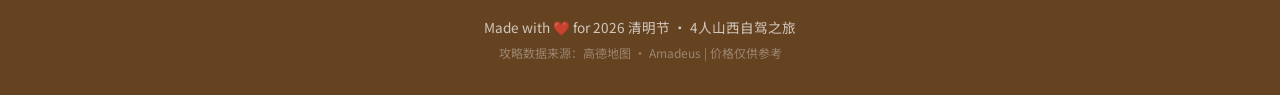
==== commit 6c2bb845: "fix: 更新酒店 - D1城际403元 D2桔子426元 总预算5928元" ====
--- a/shanxi.html
+++ b/shanxi.html
@@ -189,9 +189,9 @@
                     <div class="tl-card">
                         <div class="tl-icon"><i class="fa-solid fa-bed"></i></div>
                         <div class="tl-body">
-                            <h3>🏨 全季酒店（太原 · 迎泽区）</h3>
-                            <p>华住会员价 · 2间房 · 靠近五一广场/柳巷</p>
-                            <div class="tl-price">2间房约 ¥500-700</div>
+                            <h3>🏨 城际酒店（太原 · 汾河边）</h3>
+                            <p>华住会员价 · 2间房 · 紧邻滨河路/博物院</p>
+                            <div class="tl-price">¥403/间 × 2 = ¥806</div>
                         </div>
                     </div>
                 </div>
@@ -275,7 +275,7 @@
                                 <span class="meta-item">🅿️ 自带停车场</span>
                                 <span class="meta-item">华住系</span>
                             </div>
-                            <div class="tl-price">2间房约 ¥500-700</div>
+                            <div class="tl-price">¥426/间 × 2 = ¥852</div>
                         </div>
                     </div>
                 </div>
@@ -477,9 +477,9 @@
                 </div>
                 <div class="budget-row">
                     <span class="budget-icon">🏨</span>
-                    <span class="budget-label">住宿（全季1晚 + 桔子1晚 × 2间）</span>
-                    <span class="budget-total">¥1,200</span>
-                    <span class="budget-per">¥300</span>
+                    <span class="budget-label">住宿（城际¥403 + 桔子¥426 × 2间）</span>
+                    <span class="budget-total">¥1,658</span>
+                    <span class="budget-per">¥415</span>
                 </div>
                 <div class="budget-row">
                     <span class="budget-icon">🍽️</span>
@@ -496,8 +496,8 @@
                 <div class="budget-total-row">
                     <span class="budget-icon">💰</span>
                     <span class="budget-label">合计</span>
-                    <span class="budget-total-num">¥5,470</span>
-                    <span class="budget-per-num">≈ ¥1,368</span>
+                    <span class="budget-total-num">¥5,928</span>
+                    <span class="budget-per-num">≈ ¥1,482</span>
                 </div>
             </div>
         </section>
@@ -566,7 +566,7 @@
 
             <div class="checklist-group">
                 <h3><i class="fa-solid fa-bed"></i> 住宿预订</h3>
-                <label class="check-item"><input type="checkbox"><span>全季酒店（太原 迎泽区）× 2间 → 华住会APP</span></label>
+                <label class="check-item"><input type="checkbox"><span>城际酒店（太原 汾河边）× 2间 → 华住会APP</span></label>
                 <label class="check-item"><input type="checkbox"><span>桔子酒店（平遥古城店）× 2间 → 华住会APP</span></label>
             </div>
 
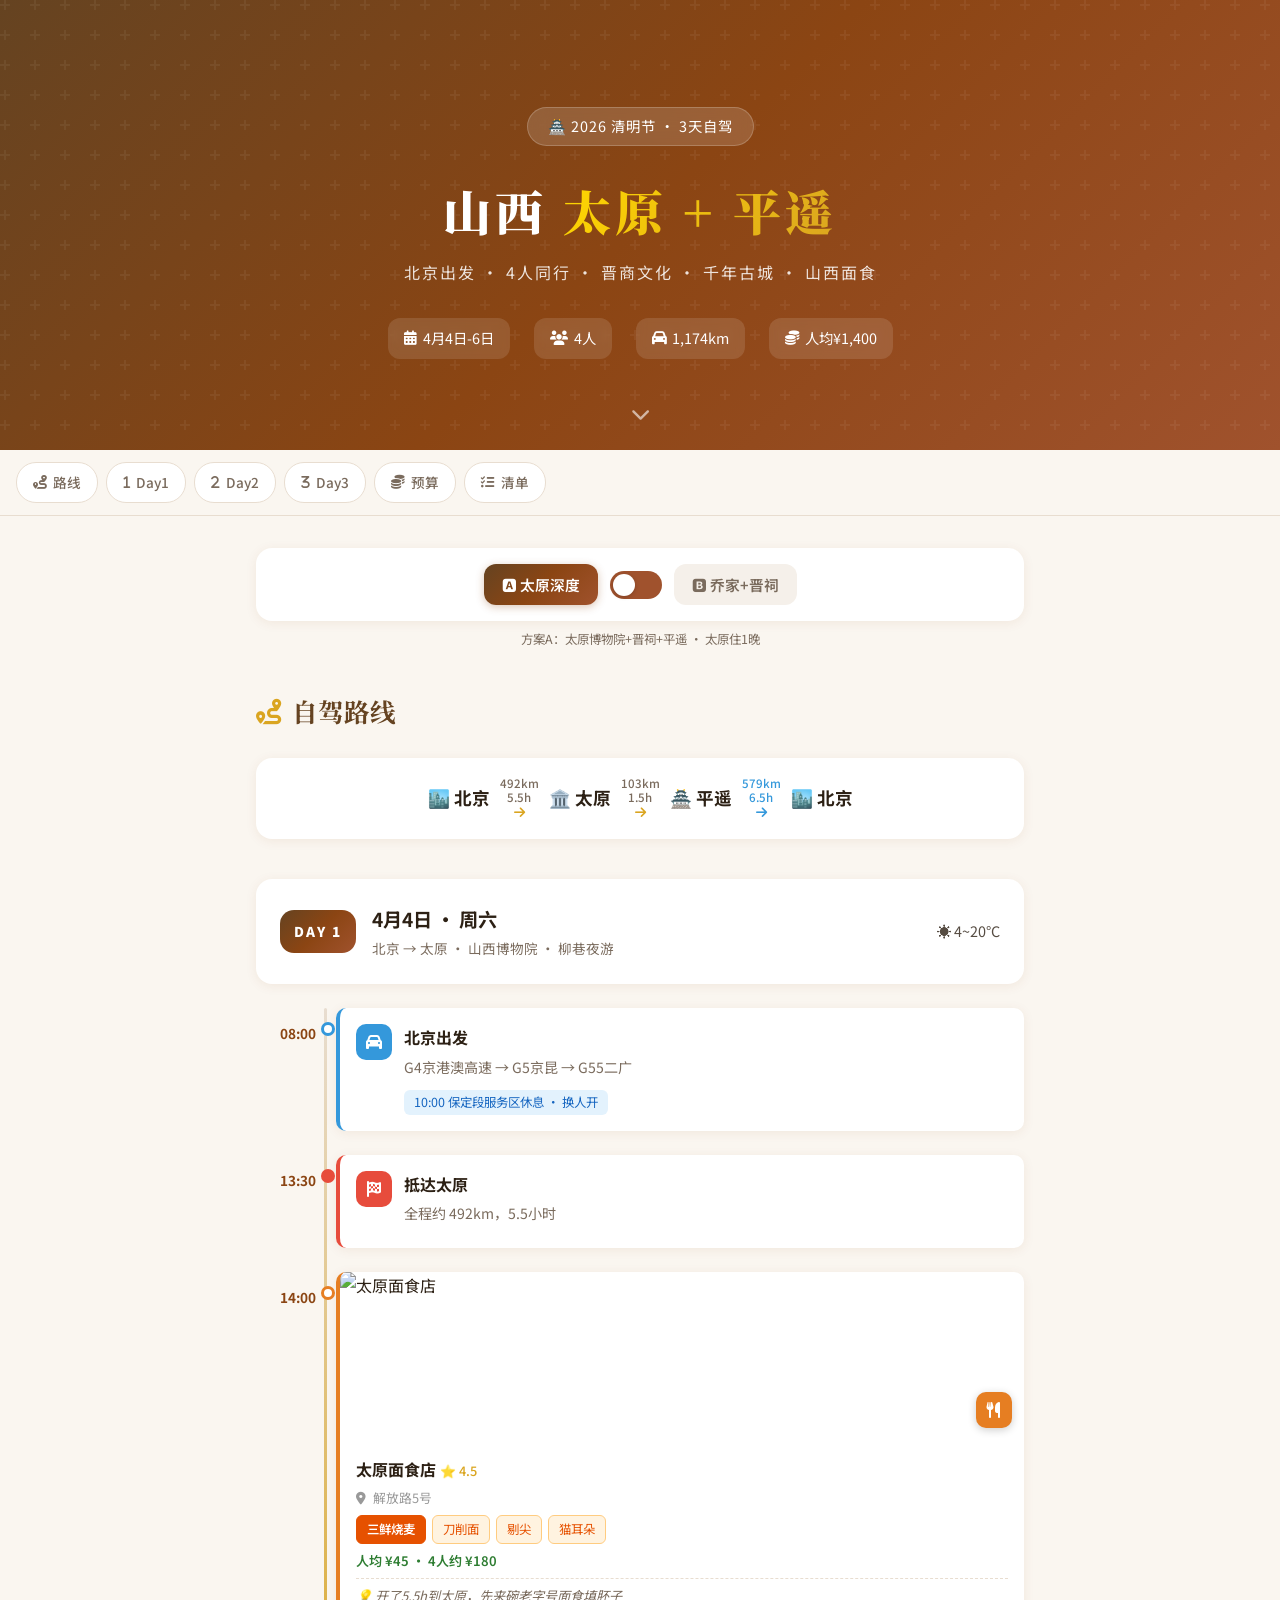
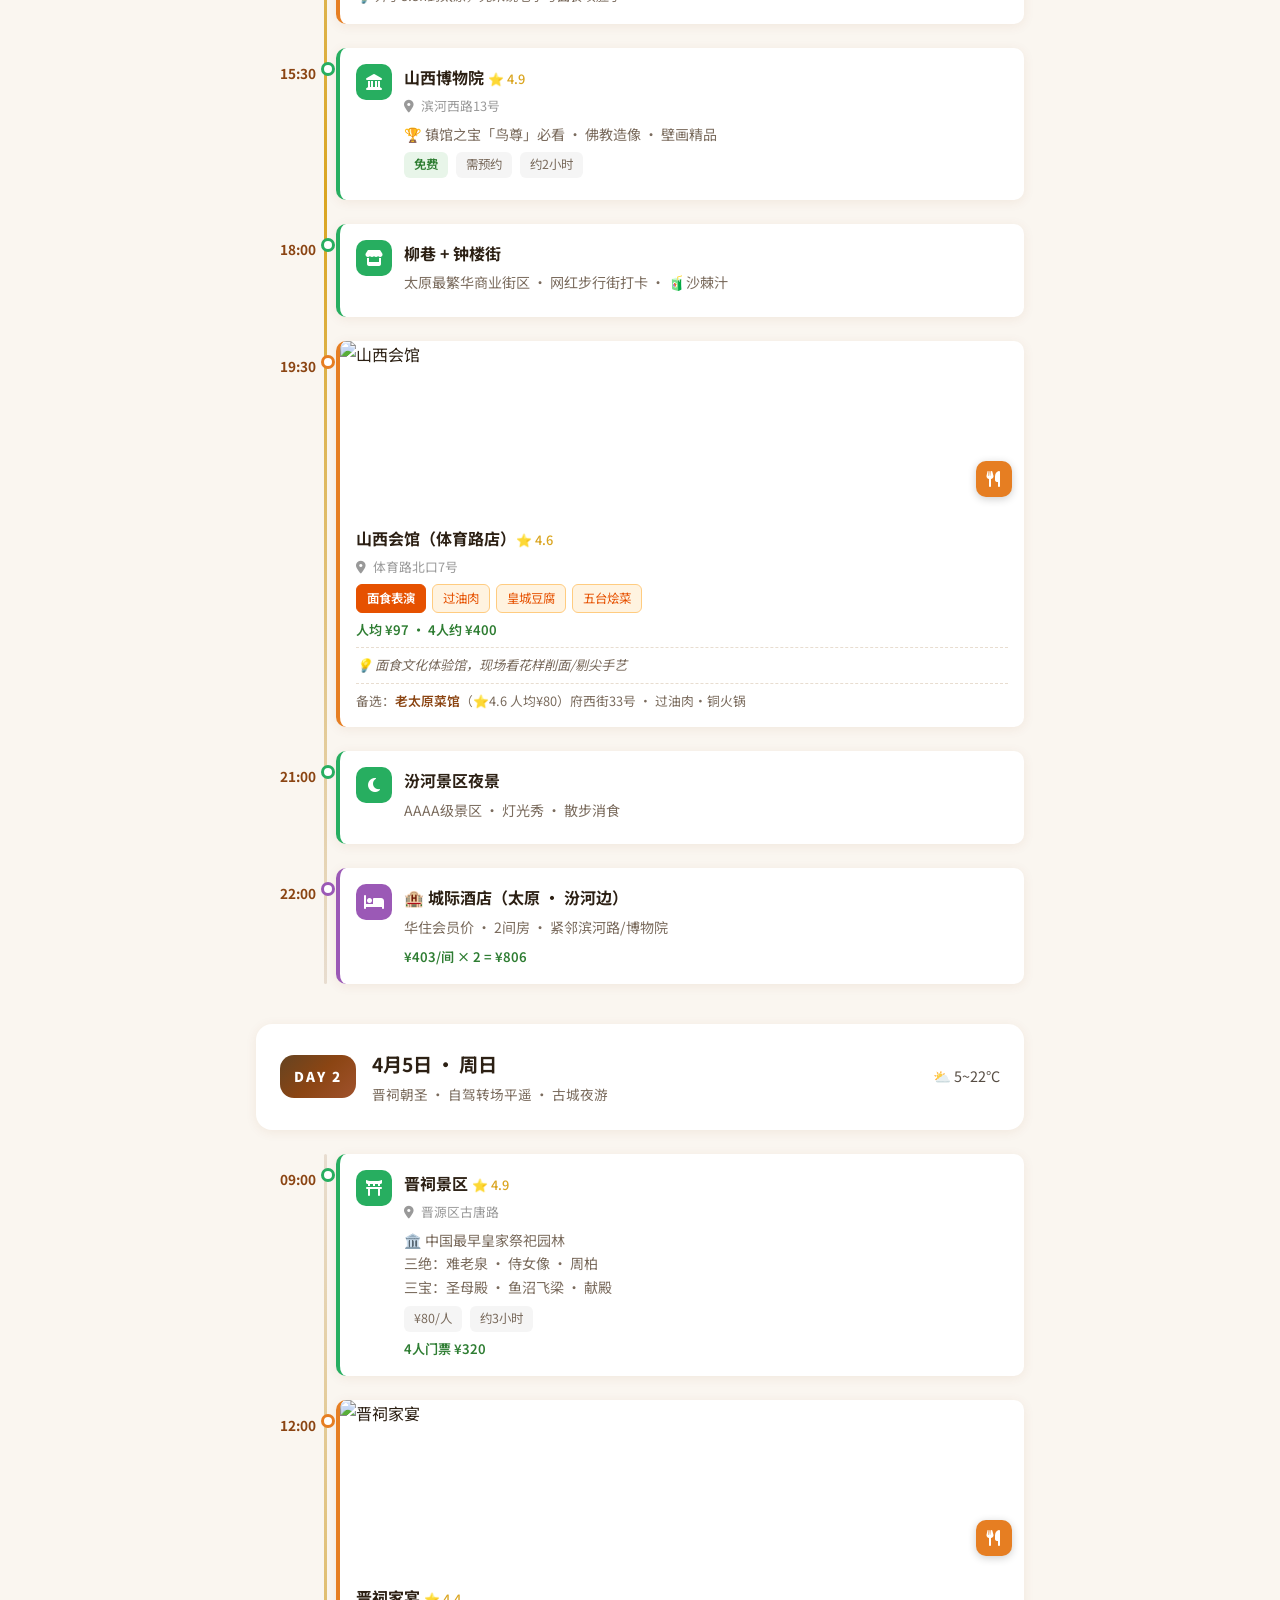
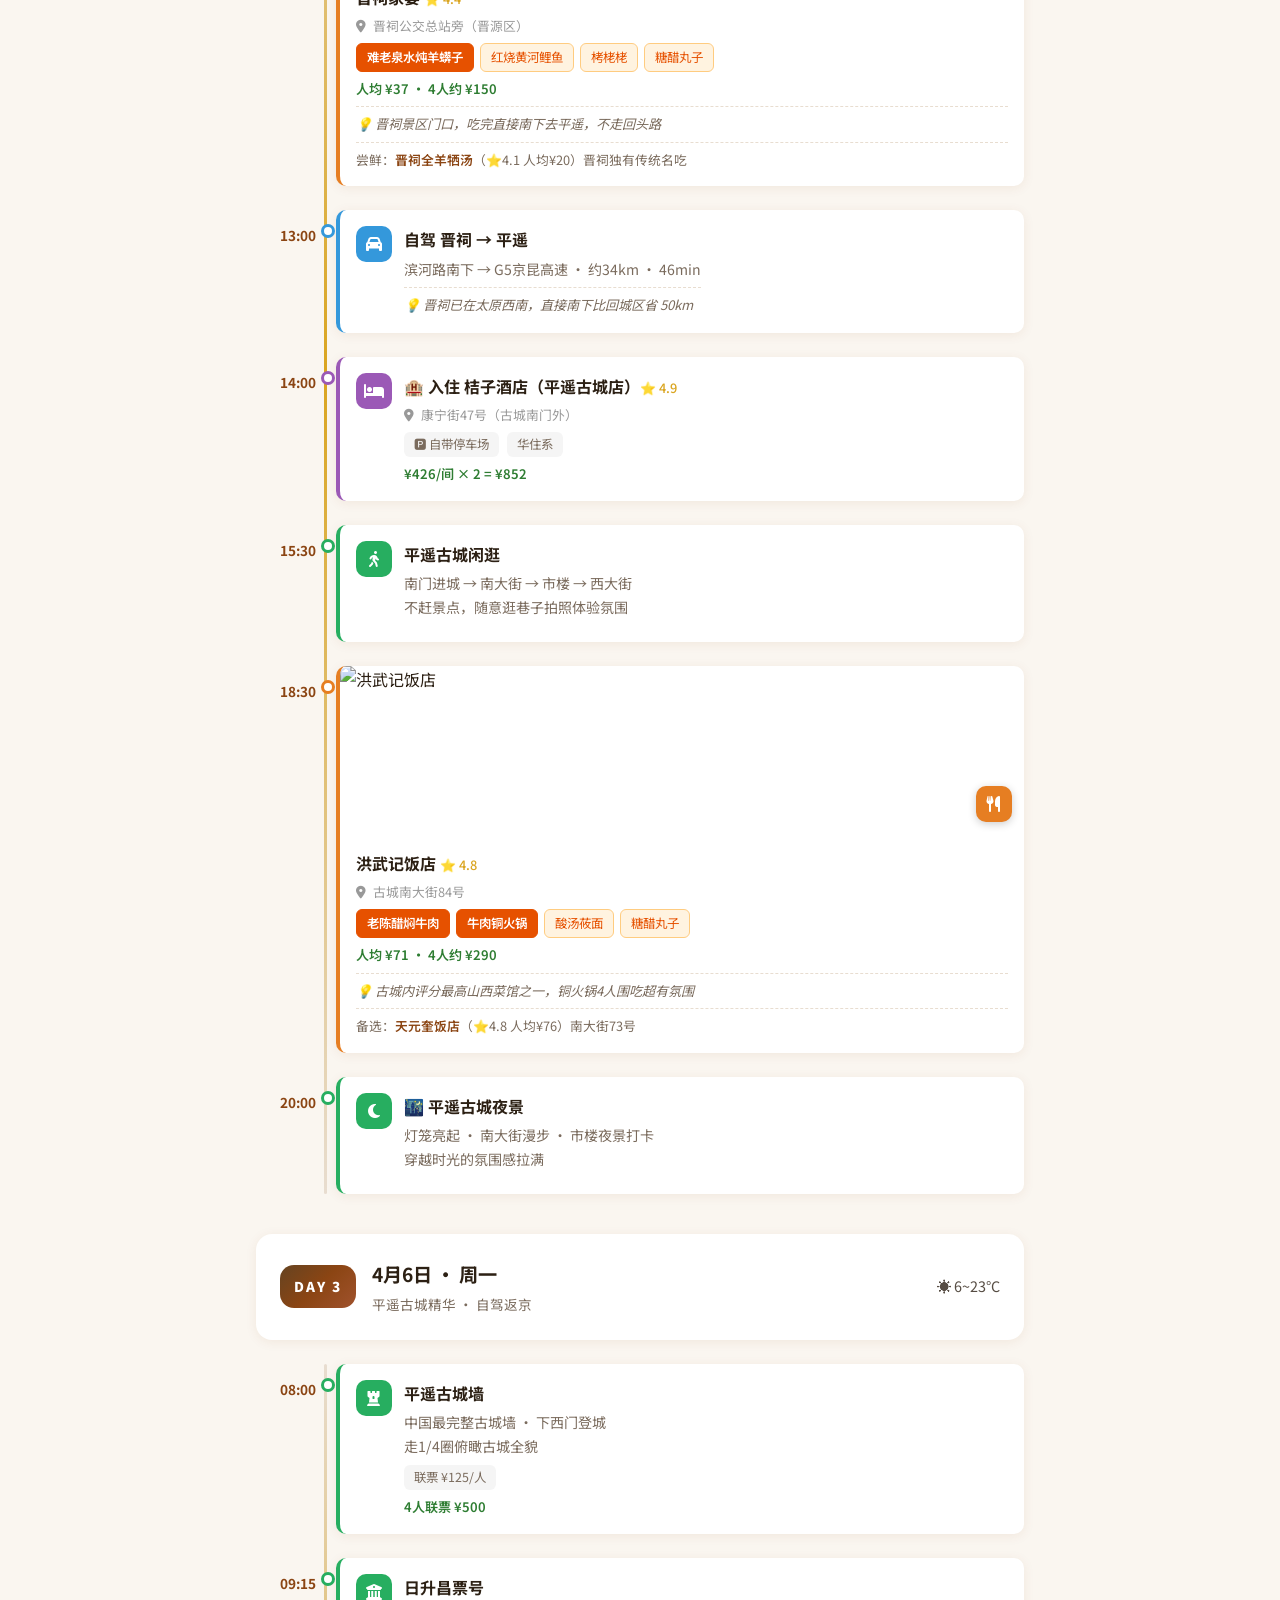
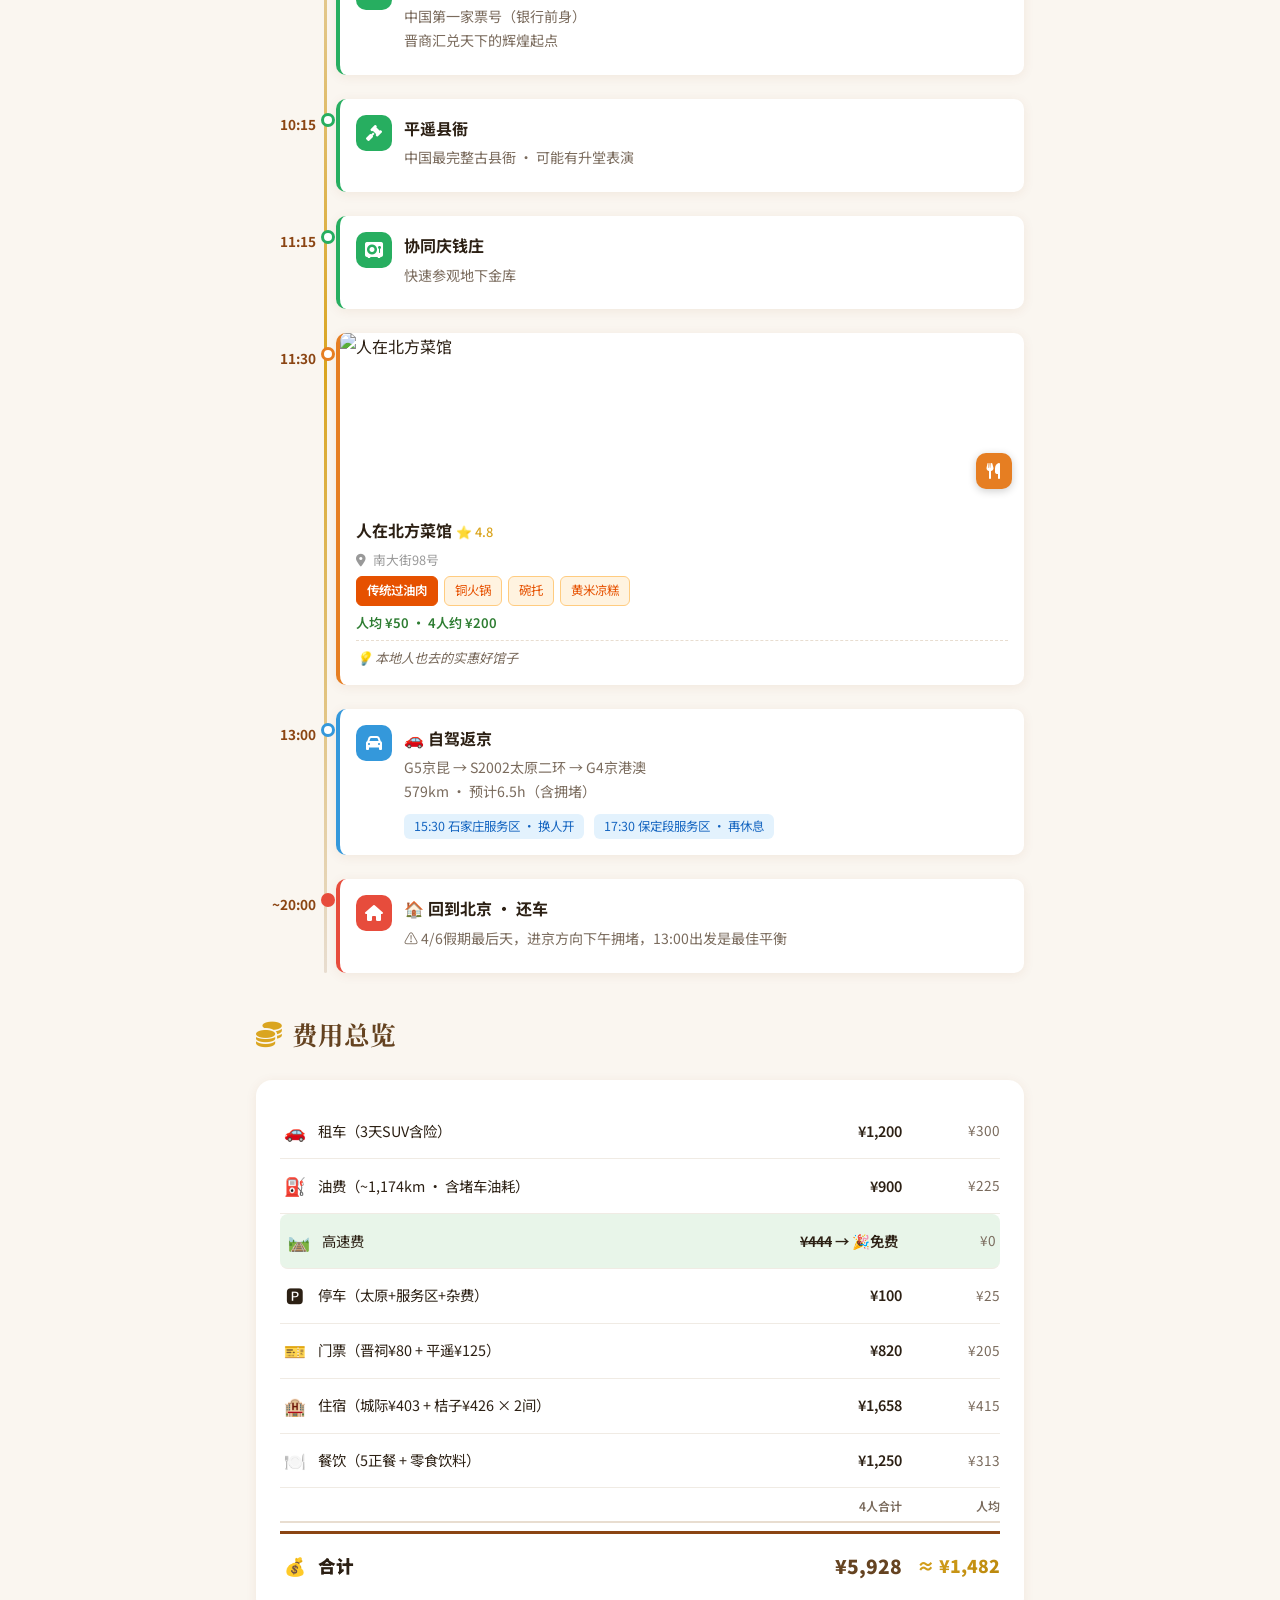
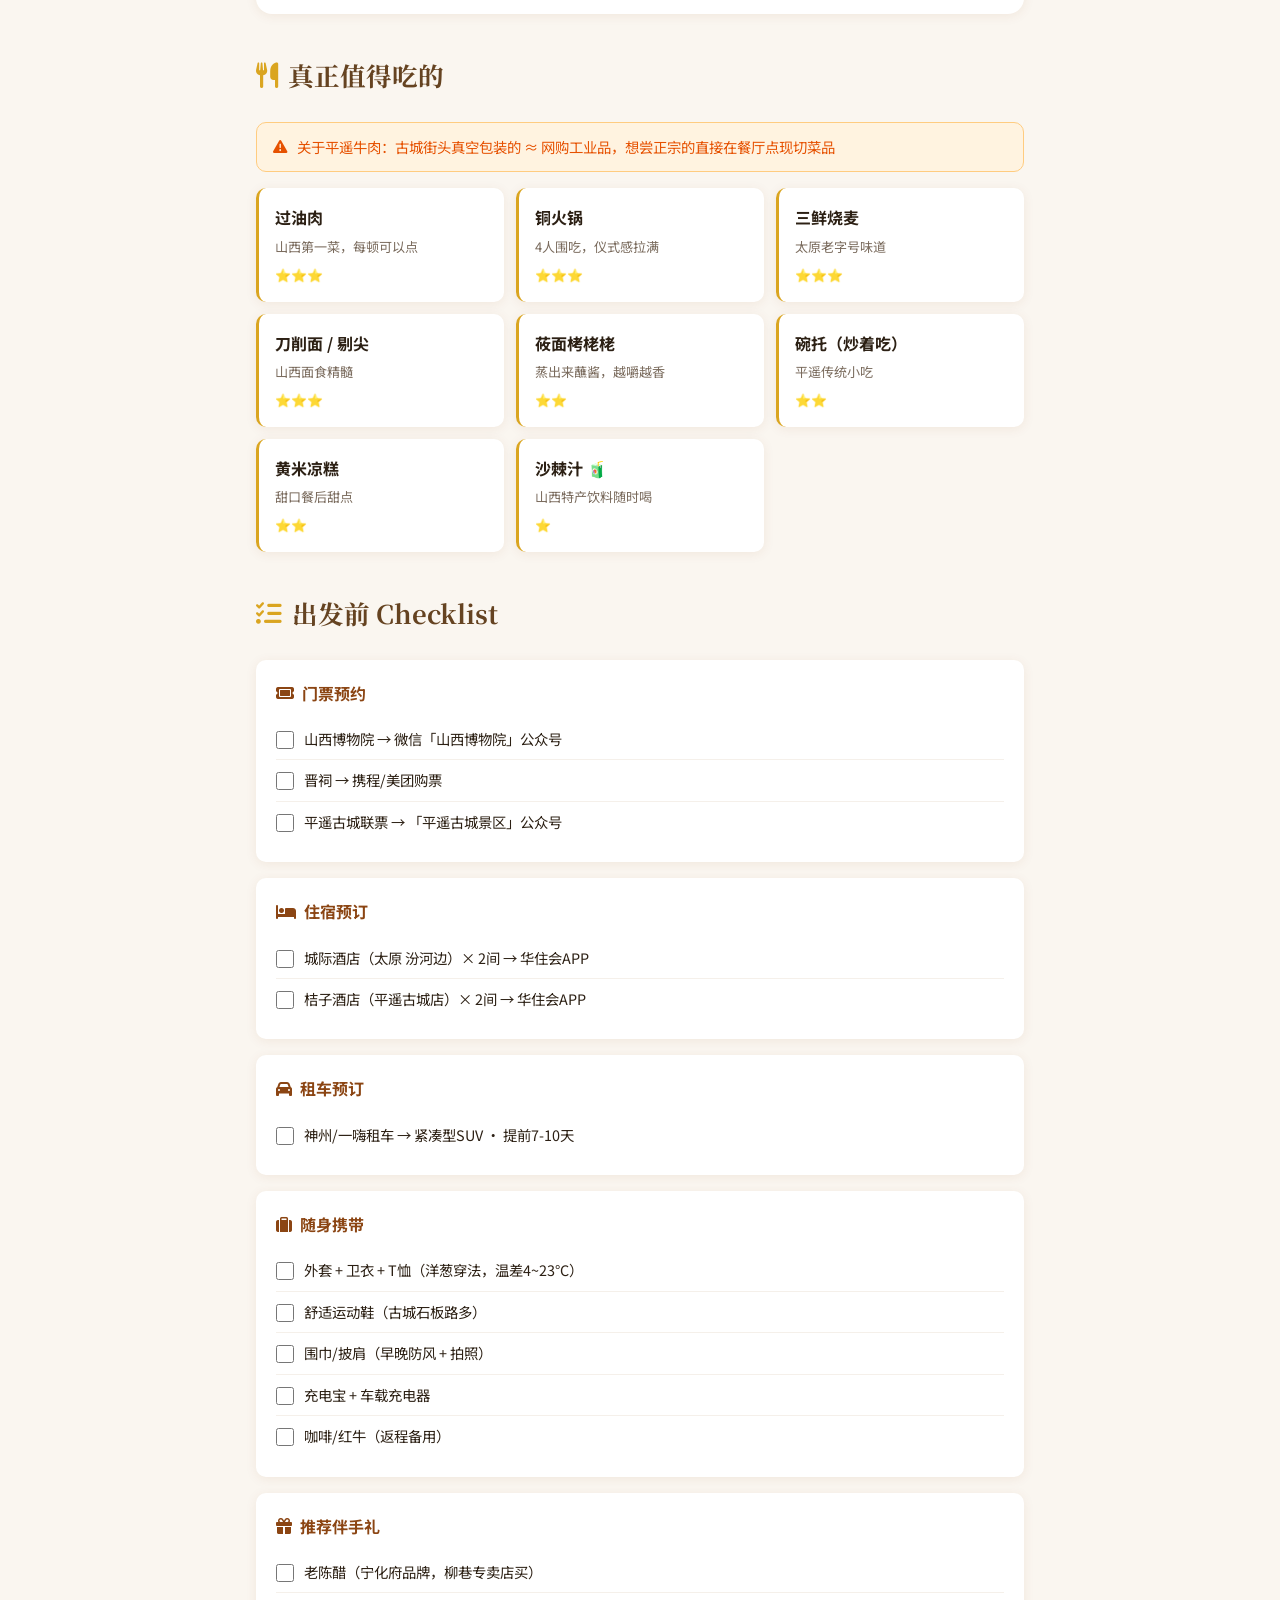
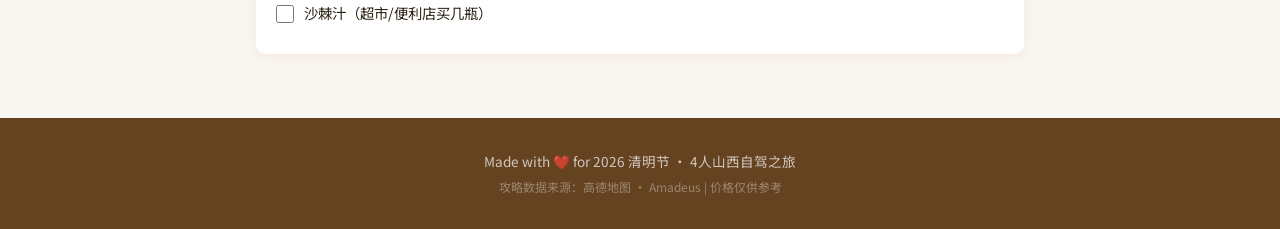
==== commit fbe16460: "feat: 新增方案B（晋祠+平遥+乔家大院）及A/B一键切换功能" ====
--- a/shanxi.html
+++ b/shanxi.html
@@ -39,7 +39,16 @@
 
     <main class="container">
 
-        <!-- 路线总览（紧凑横向） -->
+        <!-- 方案切换器 -->
+        <div class="plan-toggle" id="planToggle">
+            <span class="plan-toggle-label active" data-plan="a" onclick="switchPlan('a')">🅰️ 太原深度</span>
+            <div class="plan-toggle-switch" id="planSwitch" onclick="togglePlan()"></div>
+            <span class="plan-toggle-label" data-plan="b" onclick="switchPlan('b')">🅱️ 乔家+晋祠</span>
+        </div>
+        <div class="plan-toggle-desc" id="planDesc">方案A：太原博物院+晋祠+平遥 · 太原住1晚</div>
+
+        <!-- ========== 方案A 路线 ========== -->
+        <div class="plan-content plan-a" id="planA">
         <section id="route" class="section">
             <h2 class="section-title"><i class="fa-solid fa-route"></i> 自驾路线</h2>
             <div class="route-compact">
@@ -441,7 +450,7 @@
             </div>
         </section>
 
-        <!-- 预算 -->
+        <!-- 方案A 预算 -->
         <section id="budget" class="section">
             <h2 class="section-title"><i class="fa-solid fa-coins"></i> 费用总览</h2>
             <div class="budget-card">
@@ -501,6 +510,433 @@
                 </div>
             </div>
         </section>
+        </div><!-- /plan-a -->
+
+        <!-- ========== 方案B ========== -->
+        <div class="plan-content plan-b hidden" id="planB">
+        <section class="section">
+            <h2 class="section-title"><i class="fa-solid fa-route"></i> 自驾路线</h2>
+            <div class="route-compact">
+                <div class="rc-node">🏙️ 北京</div>
+                <div class="rc-arrow"><span>492km<br>5.5h</span><i class="fa-solid fa-arrow-right"></i></div>
+                <div class="rc-node">⛩️ 晋祠</div>
+                <div class="rc-arrow"><span>34km<br>46m</span><i class="fa-solid fa-arrow-right"></i></div>
+                <div class="rc-node">🏯 平遥</div>
+                <div class="rc-arrow"><span>24km<br>33m</span><i class="fa-solid fa-arrow-right"></i></div>
+                <div class="rc-node">🏘️ 乔家</div>
+                <div class="rc-arrow return"><span>559km<br>6h</span><i class="fa-solid fa-arrow-right"></i></div>
+                <div class="rc-node">🏙️ 北京</div>
+            </div>
+        </section>
+
+        <!-- Plan B · Day 1 -->
+        <section class="section day-section">
+            <div class="day-header">
+                <div class="day-number">DAY 1</div>
+                <div class="day-info">
+                    <h2>4月4日 · 周六</h2>
+                    <p class="day-theme">北京 → 晋祠（不进太原市区）→ 平遥</p>
+                </div>
+                <div class="day-weather">☀️ 4~20°C</div>
+            </div>
+            <div class="timeline">
+                <div class="tl-item drive">
+                    <div class="tl-time">08:00</div>
+                    <div class="tl-dot"></div>
+                    <div class="tl-card">
+                        <div class="tl-icon"><i class="fa-solid fa-car"></i></div>
+                        <div class="tl-body">
+                            <h3>北京出发</h3>
+                            <p>G4京港澳 → G5京昆 → 太原绕城 → 晋祠出口</p>
+                            <div class="tl-tag">10:00 保定段服务区休息 · 换人开</div>
+                            <div class="tl-tip">💡 走绕城高速直达晋祠，不进太原市区</div>
+                        </div>
+                    </div>
+                </div>
+                <div class="tl-item milestone">
+                    <div class="tl-time">13:30</div>
+                    <div class="tl-dot"></div>
+                    <div class="tl-card">
+                        <div class="tl-icon"><i class="fa-solid fa-flag-checkered"></i></div>
+                        <div class="tl-body">
+                            <h3>抵达晋祠</h3>
+                            <p>全程约 492km，5.5小时 · 绕城高速直达</p>
+                        </div>
+                    </div>
+                </div>
+                <div class="tl-item food">
+                    <div class="tl-time">13:30</div>
+                    <div class="tl-dot"></div>
+                    <div class="tl-card has-img">
+                        <img class="tl-card-img" src="https://store.is.autonavi.com/showpic/acd726899a49f076cb0f2cf57cd887fa" alt="晋祠家宴">
+                        <div class="tl-icon"><i class="fa-solid fa-utensils"></i></div>
+                        <div class="tl-body">
+                            <h3>晋祠家宴 <span class="rating">⭐ 4.4</span></h3>
+                            <p class="address"><i class="fa-solid fa-location-dot"></i> 晋祠公交总站旁（晋源区）</p>
+                            <div class="food-tags">
+                                <span class="food-tag must">难老泉水炖羊蝎子</span>
+                                <span class="food-tag">红烧黄河鲤鱼</span>
+                                <span class="food-tag">栲栳栳</span>
+                                <span class="food-tag">糖醋丸子</span>
+                            </div>
+                            <div class="tl-price">人均 ¥37 · 4人约 ¥150</div>
+                            <div class="tl-tip">💡 就在景区门口，先吃饱再逛晋祠</div>
+                        </div>
+                    </div>
+                </div>
+                <div class="tl-item sight">
+                    <div class="tl-time">14:30</div>
+                    <div class="tl-dot"></div>
+                    <div class="tl-card">
+                        <div class="tl-icon"><i class="fa-solid fa-torii-gate"></i></div>
+                        <div class="tl-body">
+                            <h3>晋祠景区 <span class="rating">⭐ 4.9</span></h3>
+                            <p class="address"><i class="fa-solid fa-location-dot"></i> 晋源区古唐路</p>
+                            <p>🏛️ 中国最早皇家祭祀园林<br>三绝：难老泉 · 侍女像 · 周柏<br>三宝：圣母殿 · 鱼沼飞梁 · 献殿</p>
+                            <div class="tl-meta">
+                                <span class="meta-item">¥80/人</span>
+                                <span class="meta-item">2.5小时从容看完</span>
+                            </div>
+                            <div class="tl-price">4人门票 ¥320</div>
+                        </div>
+                    </div>
+                </div>
+                <div class="tl-item drive">
+                    <div class="tl-time">17:00</div>
+                    <div class="tl-dot"></div>
+                    <div class="tl-card">
+                        <div class="tl-icon"><i class="fa-solid fa-car"></i></div>
+                        <div class="tl-body">
+                            <h3>自驾 晋祠 → 平遥</h3>
+                            <p>滨河路南下 → G5京昆高速 · 约34km · 46min</p>
+                        </div>
+                    </div>
+                </div>
+                <div class="tl-item hotel">
+                    <div class="tl-time">18:00</div>
+                    <div class="tl-dot"></div>
+                    <div class="tl-card">
+                        <div class="tl-icon"><i class="fa-solid fa-bed"></i></div>
+                        <div class="tl-body">
+                            <h3>🏨 入住 桔子酒店（平遥古城店）<span class="rating">⭐ 4.9</span></h3>
+                            <p class="address"><i class="fa-solid fa-location-dot"></i> 康宁街47号（古城南门外）</p>
+                            <div class="tl-meta">
+                                <span class="meta-item">🅿️ 自带停车场</span>
+                                <span class="meta-item">华住系</span>
+                                <span class="meta-item">连住2晚</span>
+                            </div>
+                            <div class="tl-price">¥426/间 × 2间 × 2晚 = ¥1,704</div>
+                        </div>
+                    </div>
+                </div>
+                <div class="tl-item food">
+                    <div class="tl-time">18:30</div>
+                    <div class="tl-dot"></div>
+                    <div class="tl-card has-img">
+                        <img class="tl-card-img" src="https://aos-comment.amap.com/B0FFKQRO3P/comment/B7503D52_15A7_41FF_BBDD_7290FF664FB8_L0_001_2016_113_1761096719395_46837789.jpg" alt="洪武记饭店">
+                        <div class="tl-icon"><i class="fa-solid fa-utensils"></i></div>
+                        <div class="tl-body">
+                            <h3>洪武记饭店 <span class="rating">⭐ 4.8</span></h3>
+                            <p class="address"><i class="fa-solid fa-location-dot"></i> 古城南大街84号</p>
+                            <div class="food-tags">
+                                <span class="food-tag must">老陈醋焖牛肉</span>
+                                <span class="food-tag must">牛肉铜火锅</span>
+                                <span class="food-tag">酸汤莜面</span>
+                            </div>
+                            <div class="tl-price">人均 ¥71 · 4人约 ¥290</div>
+                        </div>
+                    </div>
+                </div>
+                <div class="tl-item sight">
+                    <div class="tl-time">20:00</div>
+                    <div class="tl-dot"></div>
+                    <div class="tl-card">
+                        <div class="tl-icon"><i class="fa-solid fa-moon"></i></div>
+                        <div class="tl-body">
+                            <h3>🌃 平遥古城夜景</h3>
+                            <p>灯笼亮起 · 南大街漫步 · 市楼夜景打卡</p>
+                        </div>
+                    </div>
+                </div>
+            </div>
+        </section>
+
+        <!-- Plan B · Day 2 -->
+        <section class="section day-section">
+            <div class="day-header">
+                <div class="day-number">DAY 2</div>
+                <div class="day-info">
+                    <h2>4月5日 · 周日</h2>
+                    <p class="day-theme">平遥古城全天深度游</p>
+                </div>
+                <div class="day-weather">⛅ 5~22°C</div>
+            </div>
+            <div class="timeline">
+                <div class="tl-item sight">
+                    <div class="tl-time">08:30</div>
+                    <div class="tl-dot"></div>
+                    <div class="tl-card">
+                        <div class="tl-icon"><i class="fa-solid fa-chess-rook"></i></div>
+                        <div class="tl-body">
+                            <h3>平遥古城墙</h3>
+                            <p>中国最完整古城墙 · 下西门登城<br>走1/4圈俯瞰古城全貌</p>
+                            <div class="tl-meta">
+                                <span class="meta-item">联票 ¥125/人</span>
+                            </div>
+                            <div class="tl-price">4人联票 ¥500</div>
+                        </div>
+                    </div>
+                </div>
+                <div class="tl-item sight">
+                    <div class="tl-time">09:30</div>
+                    <div class="tl-dot"></div>
+                    <div class="tl-card">
+                        <div class="tl-icon"><i class="fa-solid fa-building-columns"></i></div>
+                        <div class="tl-body">
+                            <h3>日升昌票号</h3>
+                            <p>中国第一家票号（银行前身）<br>晋商汇兑天下的辉煌起点</p>
+                        </div>
+                    </div>
+                </div>
+                <div class="tl-item sight">
+                    <div class="tl-time">10:30</div>
+                    <div class="tl-dot"></div>
+                    <div class="tl-card">
+                        <div class="tl-icon"><i class="fa-solid fa-gavel"></i></div>
+                        <div class="tl-body">
+                            <h3>平遥县衙</h3>
+                            <p>中国最完整古县衙 · 可能有升堂表演</p>
+                        </div>
+                    </div>
+                </div>
+                <div class="tl-item sight">
+                    <div class="tl-time">11:30</div>
+                    <div class="tl-dot"></div>
+                    <div class="tl-card">
+                        <div class="tl-icon"><i class="fa-solid fa-vault"></i></div>
+                        <div class="tl-body">
+                            <h3>协同庆钱庄 + 文庙</h3>
+                            <p>地下金库 · 中国最大文庙</p>
+                        </div>
+                    </div>
+                </div>
+                <div class="tl-item food">
+                    <div class="tl-time">12:30</div>
+                    <div class="tl-dot"></div>
+                    <div class="tl-card">
+                        <div class="tl-icon"><i class="fa-solid fa-utensils"></i></div>
+                        <div class="tl-body">
+                            <h3>古城内午餐</h3>
+                            <p>南大街/西大街随意选一家本地馆子</p>
+                            <div class="tl-price">人均 ¥50 · 4人约 ¥200</div>
+                        </div>
+                    </div>
+                </div>
+                <div class="tl-item sight">
+                    <div class="tl-time">14:00</div>
+                    <div class="tl-dot"></div>
+                    <div class="tl-card">
+                        <div class="tl-icon"><i class="fa-solid fa-person-walking"></i></div>
+                        <div class="tl-body">
+                            <h3>下午自由探索</h3>
+                            <p>镖局 · 漆器店 · 巷子拍照 · 买老陈醋</p>
+                            <div class="tl-tip">💡 全天在平遥，不赶时间，慢慢逛</div>
+                        </div>
+                    </div>
+                </div>
+                <div class="tl-item food">
+                    <div class="tl-time">18:30</div>
+                    <div class="tl-dot"></div>
+                    <div class="tl-card has-img">
+                        <img class="tl-card-img" src="https://aos-comment.amap.com/B0IBR5W005/comment/95BC964F_41BD_4229_A330_5F6F0E533067_L0_001_2142_214_1755345861078_04279994.jpg" alt="人在北方菜馆">
+                        <div class="tl-icon"><i class="fa-solid fa-utensils"></i></div>
+                        <div class="tl-body">
+                            <h3>人在北方菜馆 <span class="rating">⭐ 4.8</span></h3>
+                            <p class="address"><i class="fa-solid fa-location-dot"></i> 南大街98号</p>
+                            <div class="food-tags">
+                                <span class="food-tag must">传统过油肉</span>
+                                <span class="food-tag">碗托</span>
+                                <span class="food-tag">黄米凉糕</span>
+                            </div>
+                            <div class="tl-price">人均 ¥50 · 4人约 ¥200</div>
+                        </div>
+                    </div>
+                </div>
+                <div class="tl-item sight">
+                    <div class="tl-time">20:00</div>
+                    <div class="tl-dot"></div>
+                    <div class="tl-card">
+                        <div class="tl-icon"><i class="fa-solid fa-moon"></i></div>
+                        <div class="tl-body">
+                            <h3>🌃 古城夜景（第二晚）</h3>
+                            <p>换个角度逛 · 北大街 · 城隍庙</p>
+                        </div>
+                    </div>
+                </div>
+            </div>
+        </section>
+
+        <!-- Plan B · Day 3 -->
+        <section class="section day-section">
+            <div class="day-header">
+                <div class="day-number">DAY 3</div>
+                <div class="day-info">
+                    <h2>4月6日 · 周一</h2>
+                    <p class="day-theme">乔家大院 · 太原午饭 · 返京</p>
+                </div>
+                <div class="day-weather">☀️ 6~23°C</div>
+            </div>
+            <div class="timeline">
+                <div class="tl-item drive">
+                    <div class="tl-time">07:30</div>
+                    <div class="tl-dot"></div>
+                    <div class="tl-card">
+                        <div class="tl-icon"><i class="fa-solid fa-car"></i></div>
+                        <div class="tl-body">
+                            <h3>退房出发 → 乔家大院</h3>
+                            <p>平遥 → 乔家大院 · 24km · 33min</p>
+                            <div class="tl-tip">💡 乔家在平遥北边，回程顺路</div>
+                        </div>
+                    </div>
+                </div>
+                <div class="tl-item sight">
+                    <div class="tl-time">08:30</div>
+                    <div class="tl-dot"></div>
+                    <div class="tl-card">
+                        <div class="tl-icon"><i class="fa-solid fa-landmark"></i></div>
+                        <div class="tl-body">
+                            <h3>乔家大院 <span class="rating">⭐ 4.7</span></h3>
+                            <p class="address"><i class="fa-solid fa-location-dot"></i> 祁县东观镇乔家堡村</p>
+                            <p>🎬 电影《大红灯笼高高挂》取景地<br>晋商大院文化 · 六大院落 · 精美砖雕木雕</p>
+                            <div class="tl-meta">
+                                <span class="meta-item">¥115/人</span>
+                                <span class="meta-item">08:30开门</span>
+                                <span class="meta-item">约2小时</span>
+                            </div>
+                            <div class="tl-price">4人门票 ¥460</div>
+                        </div>
+                    </div>
+                </div>
+                <div class="tl-item drive">
+                    <div class="tl-time">10:30</div>
+                    <div class="tl-dot"></div>
+                    <div class="tl-card">
+                        <div class="tl-icon"><i class="fa-solid fa-car"></i></div>
+                        <div class="tl-body">
+                            <h3>自驾 乔家大院 → 太原</h3>
+                            <p>59km · 约1小时 · 经太原绕城到市区</p>
+                        </div>
+                    </div>
+                </div>
+                <div class="tl-item food">
+                    <div class="tl-time">11:30</div>
+                    <div class="tl-dot"></div>
+                    <div class="tl-card has-img">
+                        <img class="tl-card-img" src="https://aos-comment.amap.com/B015F0071D/comment/content_media_external_file_256057_ss__1765641062745_59703435.jpg" alt="太原面食店">
+                        <div class="tl-icon"><i class="fa-solid fa-utensils"></i></div>
+                        <div class="tl-body">
+                            <h3>太原面食店 <span class="rating">⭐ 4.5</span></h3>
+                            <p class="address"><i class="fa-solid fa-location-dot"></i> 解放路5号</p>
+                            <div class="food-tags">
+                                <span class="food-tag must">三鲜烧麦</span>
+                                <span class="food-tag">刀削面</span>
+                                <span class="food-tag">剔尖</span>
+                                <span class="food-tag">猫耳朵</span>
+                            </div>
+                            <div class="tl-price">人均 ¥45 · 4人约 ¥180</div>
+                            <div class="tl-tip">💡 回程路过太原，补上太原面食！</div>
+                            <div class="tl-alt">或选：<a href="#" class="alt-link">山西会馆</a>（⭐4.6 人均¥97）面食表演</div>
+                        </div>
+                    </div>
+                </div>
+                <div class="tl-item drive">
+                    <div class="tl-time">12:30</div>
+                    <div class="tl-dot"></div>
+                    <div class="tl-card">
+                        <div class="tl-icon"><i class="fa-solid fa-car"></i></div>
+                        <div class="tl-body">
+                            <h3>🚗 自驾返京</h3>
+                            <p>太原 → G5京昆 → G4京港澳 → 北京<br>500km · 预计5.5h（含拥堵）</p>
+                            <div class="tl-tag">14:30 石家庄服务区 · 换人开</div>
+                            <div class="tl-tag">16:30 保定段服务区 · 再休息</div>
+                        </div>
+                    </div>
+                </div>
+                <div class="tl-item milestone">
+                    <div class="tl-time">~18:00</div>
+                    <div class="tl-dot"></div>
+                    <div class="tl-card">
+                        <div class="tl-icon"><i class="fa-solid fa-house"></i></div>
+                        <div class="tl-body">
+                            <h3>🏠 回到北京 · 还车</h3>
+                            <p>⚠️ 12:30出发比方案A早半小时，避开晚高峰</p>
+                        </div>
+                    </div>
+                </div>
+            </div>
+        </section>
+
+        <!-- Plan B 预算 -->
+        <section class="section">
+            <h2 class="section-title"><i class="fa-solid fa-coins"></i> 费用总览</h2>
+            <div class="budget-card">
+                <div class="budget-row">
+                    <span class="budget-icon">🚗</span>
+                    <span class="budget-label">租车（3天SUV含险）</span>
+                    <span class="budget-total">¥1,200</span>
+                    <span class="budget-per">¥300</span>
+                </div>
+                <div class="budget-row">
+                    <span class="budget-icon">⛽</span>
+                    <span class="budget-label">油费（~1,100km · 含堵车）</span>
+                    <span class="budget-total">¥850</span>
+                    <span class="budget-per">¥213</span>
+                </div>
+                <div class="budget-row highlight-row">
+                    <span class="budget-icon">🛤️</span>
+                    <span class="budget-label">高速费</span>
+                    <span class="budget-total"><s>¥400</s> → 🎉免费</span>
+                    <span class="budget-per">¥0</span>
+                </div>
+                <div class="budget-row">
+                    <span class="budget-icon">🅿️</span>
+                    <span class="budget-label">停车（晋祠+乔家+服务区）</span>
+                    <span class="budget-total">¥80</span>
+                    <span class="budget-per">¥20</span>
+                </div>
+                <div class="budget-row">
+                    <span class="budget-icon">🎫</span>
+                    <span class="budget-label">门票（晋祠¥80 + 乔家¥115 + 平遥¥125）</span>
+                    <span class="budget-total">¥1,280</span>
+                    <span class="budget-per">¥320</span>
+                </div>
+                <div class="budget-row">
+                    <span class="budget-icon">🏨</span>
+                    <span class="budget-label">住宿（桔子¥426 × 2间 × 2晚）</span>
+                    <span class="budget-total">¥1,704</span>
+                    <span class="budget-per">¥426</span>
+                </div>
+                <div class="budget-row">
+                    <span class="budget-icon">🍽️</span>
+                    <span class="budget-label">餐饮（5正餐 + 零食饮料）</span>
+                    <span class="budget-total">¥1,100</span>
+                    <span class="budget-per">¥275</span>
+                </div>
+                <div class="budget-header-row">
+                    <span></span>
+                    <span></span>
+                    <span class="col-title">4人合计</span>
+                    <span class="col-title">人均</span>
+                </div>
+                <div class="budget-total-row">
+                    <span class="budget-icon">💰</span>
+                    <span class="budget-label">合计</span>
+                    <span class="budget-total-num">¥6,214</span>
+                    <span class="budget-per-num">≈ ¥1,554</span>
+                </div>
+            </div>
+        </section>
+        </div><!-- /plan-b -->
 
         <!-- 美食指南 -->
         <section id="food" class="section">
--- a/shanxi-style.css
+++ b/shanxi-style.css
@@ -740,6 +740,91 @@
     text-decoration: line-through;
     opacity: 0.5;
 }
+
+/* ============================== */
+/* 方案切换器 */
+/* ============================== */
+.plan-toggle {
+    display: flex;
+    align-items: center;
+    justify-content: center;
+    gap: 12px;
+    margin: 2rem 0 0.5rem;
+    padding: 16px;
+    background: var(--card-bg);
+    border-radius: var(--radius);
+    box-shadow: var(--shadow);
+}
+
+.plan-toggle-label {
+    font-size: 0.92rem;
+    font-weight: 600;
+    cursor: pointer;
+    padding: 8px 18px;
+    border-radius: 12px;
+    transition: all 0.3s;
+    user-select: none;
+}
+
+.plan-toggle-label.active {
+    background: var(--gradient);
+    color: white;
+    box-shadow: 0 2px 8px rgba(139, 69, 19, 0.3);
+}
+
+.plan-toggle-label:not(.active) {
+    color: var(--text-light);
+    background: #f5f0ea;
+}
+
+.plan-toggle-label:not(.active):hover {
+    background: #ebe5db;
+}
+
+.plan-toggle-switch {
+    position: relative;
+    width: 52px;
+    height: 28px;
+    background: var(--primary-light);
+    border-radius: 14px;
+    cursor: pointer;
+    transition: background 0.3s;
+    flex-shrink: 0;
+}
+
+.plan-toggle-switch::after {
+    content: '';
+    position: absolute;
+    top: 3px;
+    left: 3px;
+    width: 22px;
+    height: 22px;
+    background: white;
+    border-radius: 50%;
+    transition: transform 0.3s;
+    box-shadow: 0 1px 4px rgba(0,0,0,0.2);
+}
+
+.plan-toggle-switch.plan-b::after {
+    transform: translateX(24px);
+}
+
+.plan-toggle-switch.plan-b {
+    background: #2E7D32;
+}
+
+.plan-toggle-desc {
+    display: block;
+    text-align: center;
+    font-size: 0.78rem;
+    color: var(--text-light);
+    margin-bottom: 1.5rem;
+    padding: 0 1rem;
+}
+
+/* 方案内容切换 */
+.plan-content { display: block; }
+.plan-content.hidden { display: none; }
 
 /* ============================== */
 /* 页脚 */
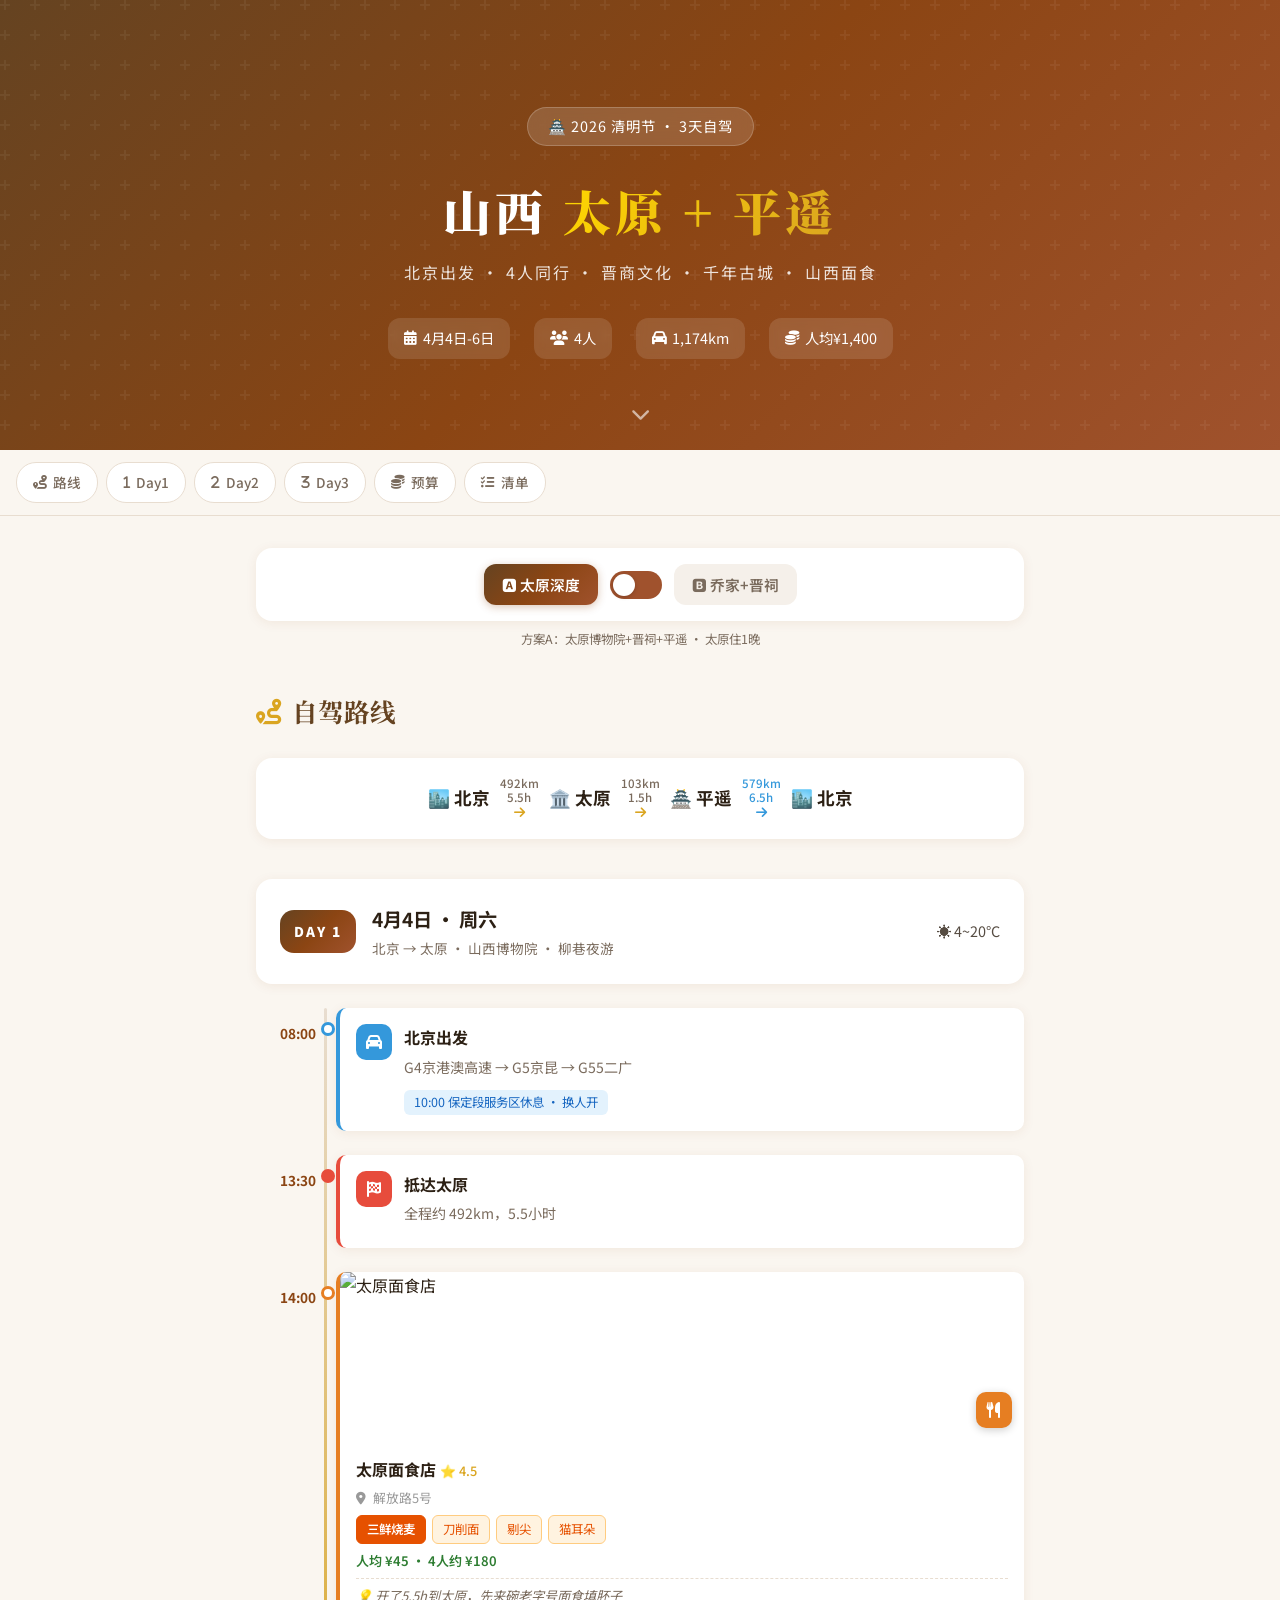
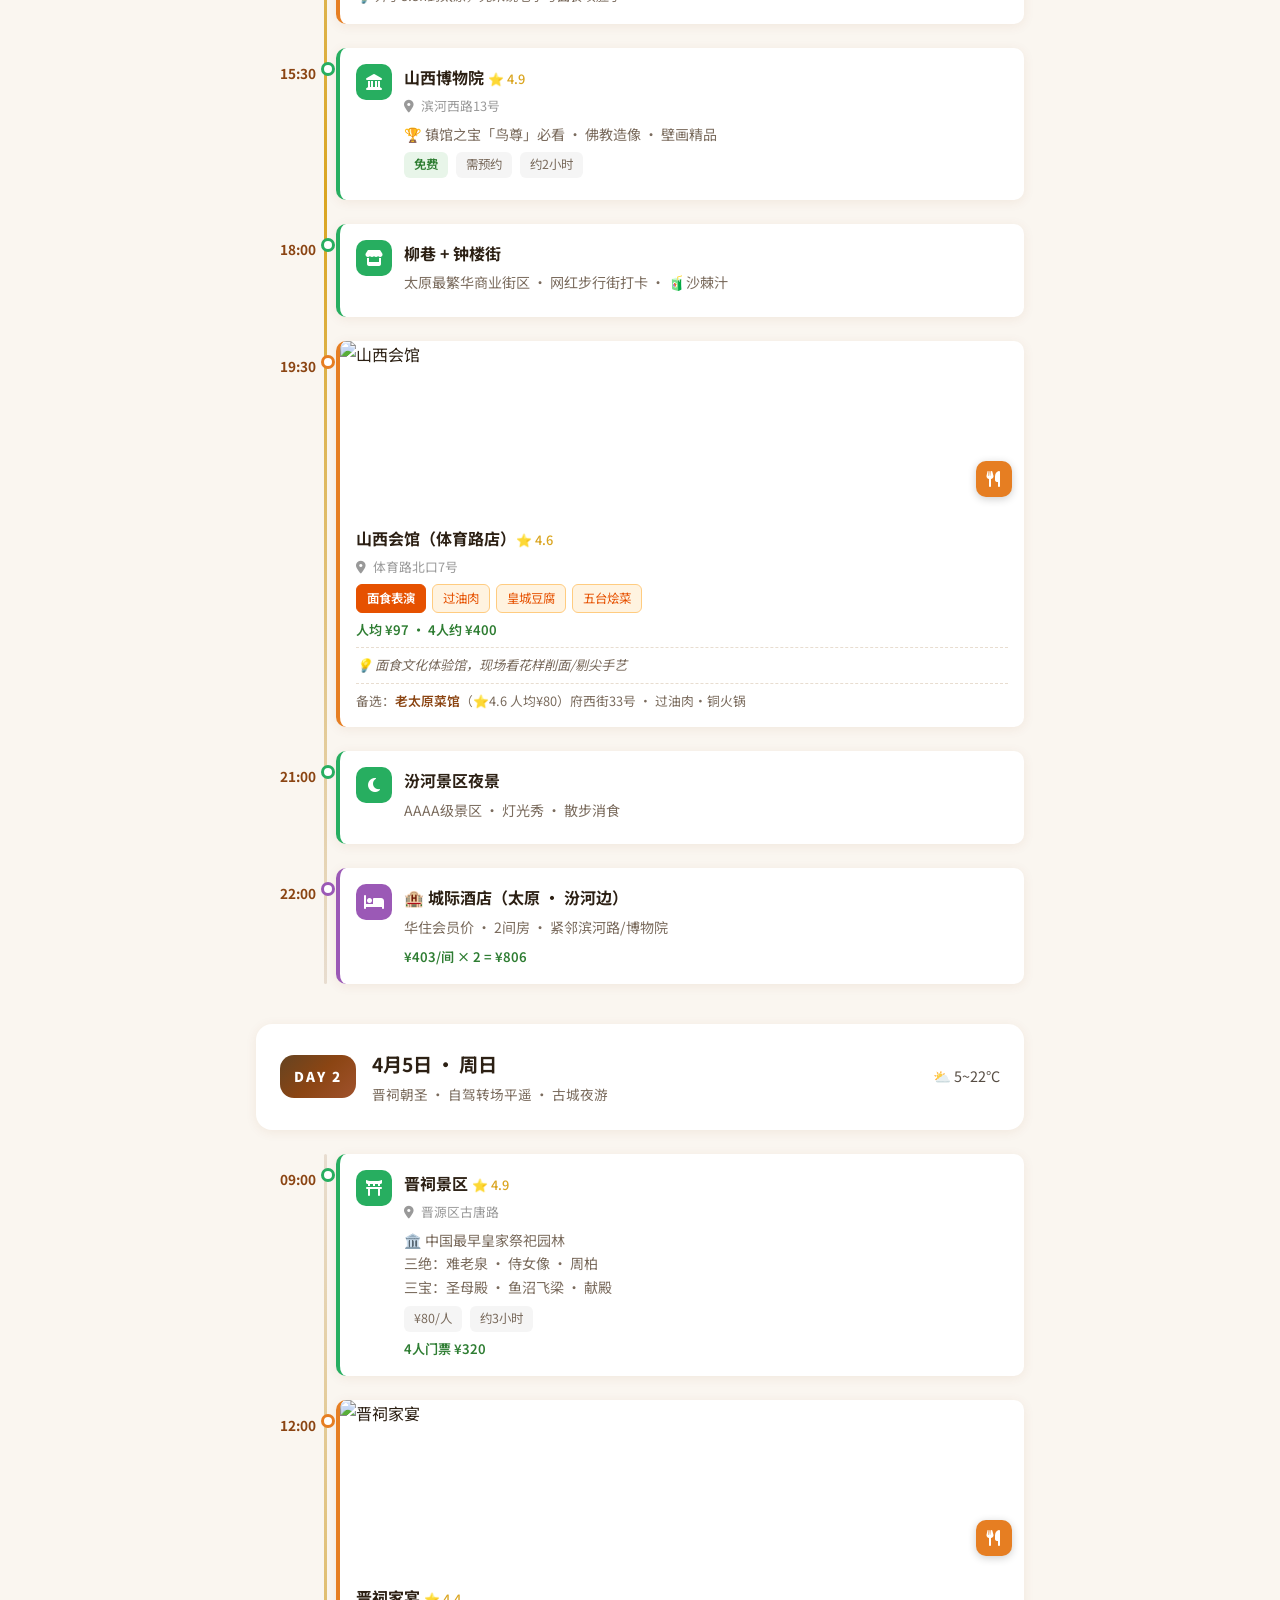
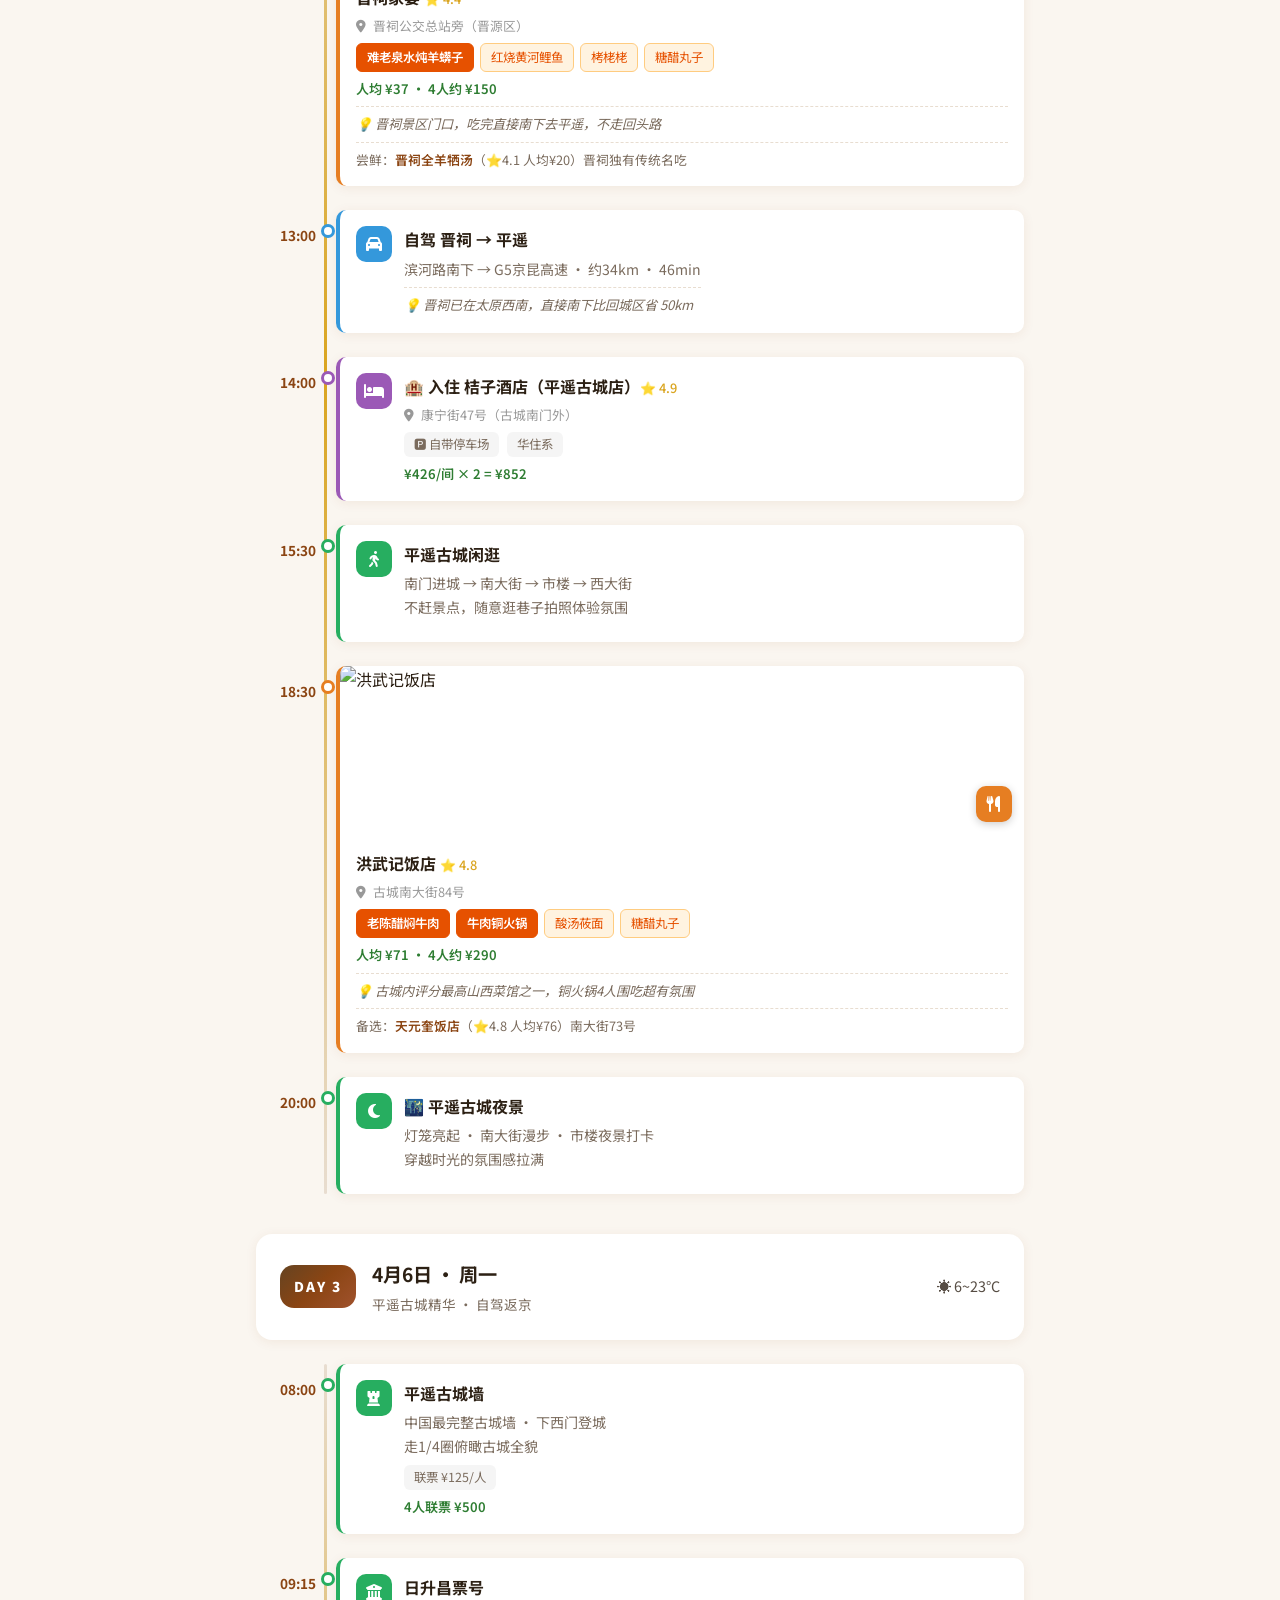
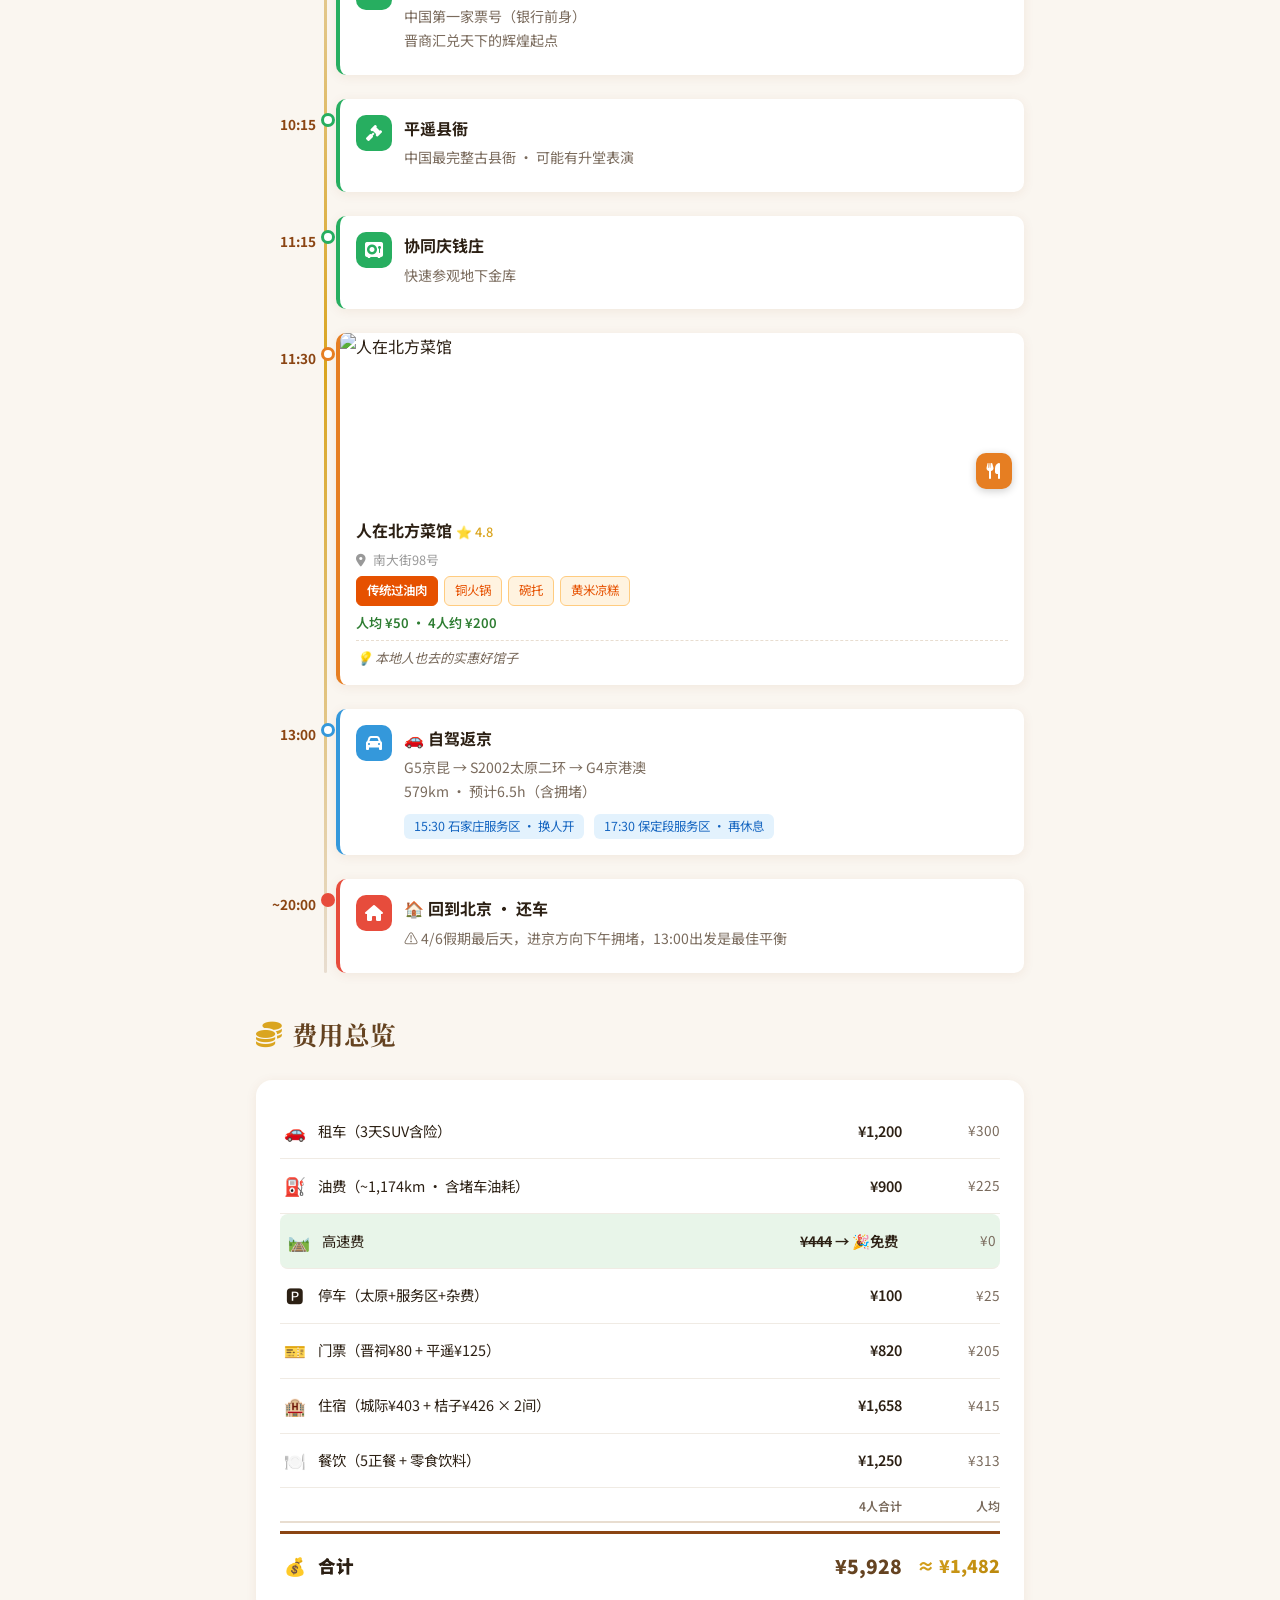
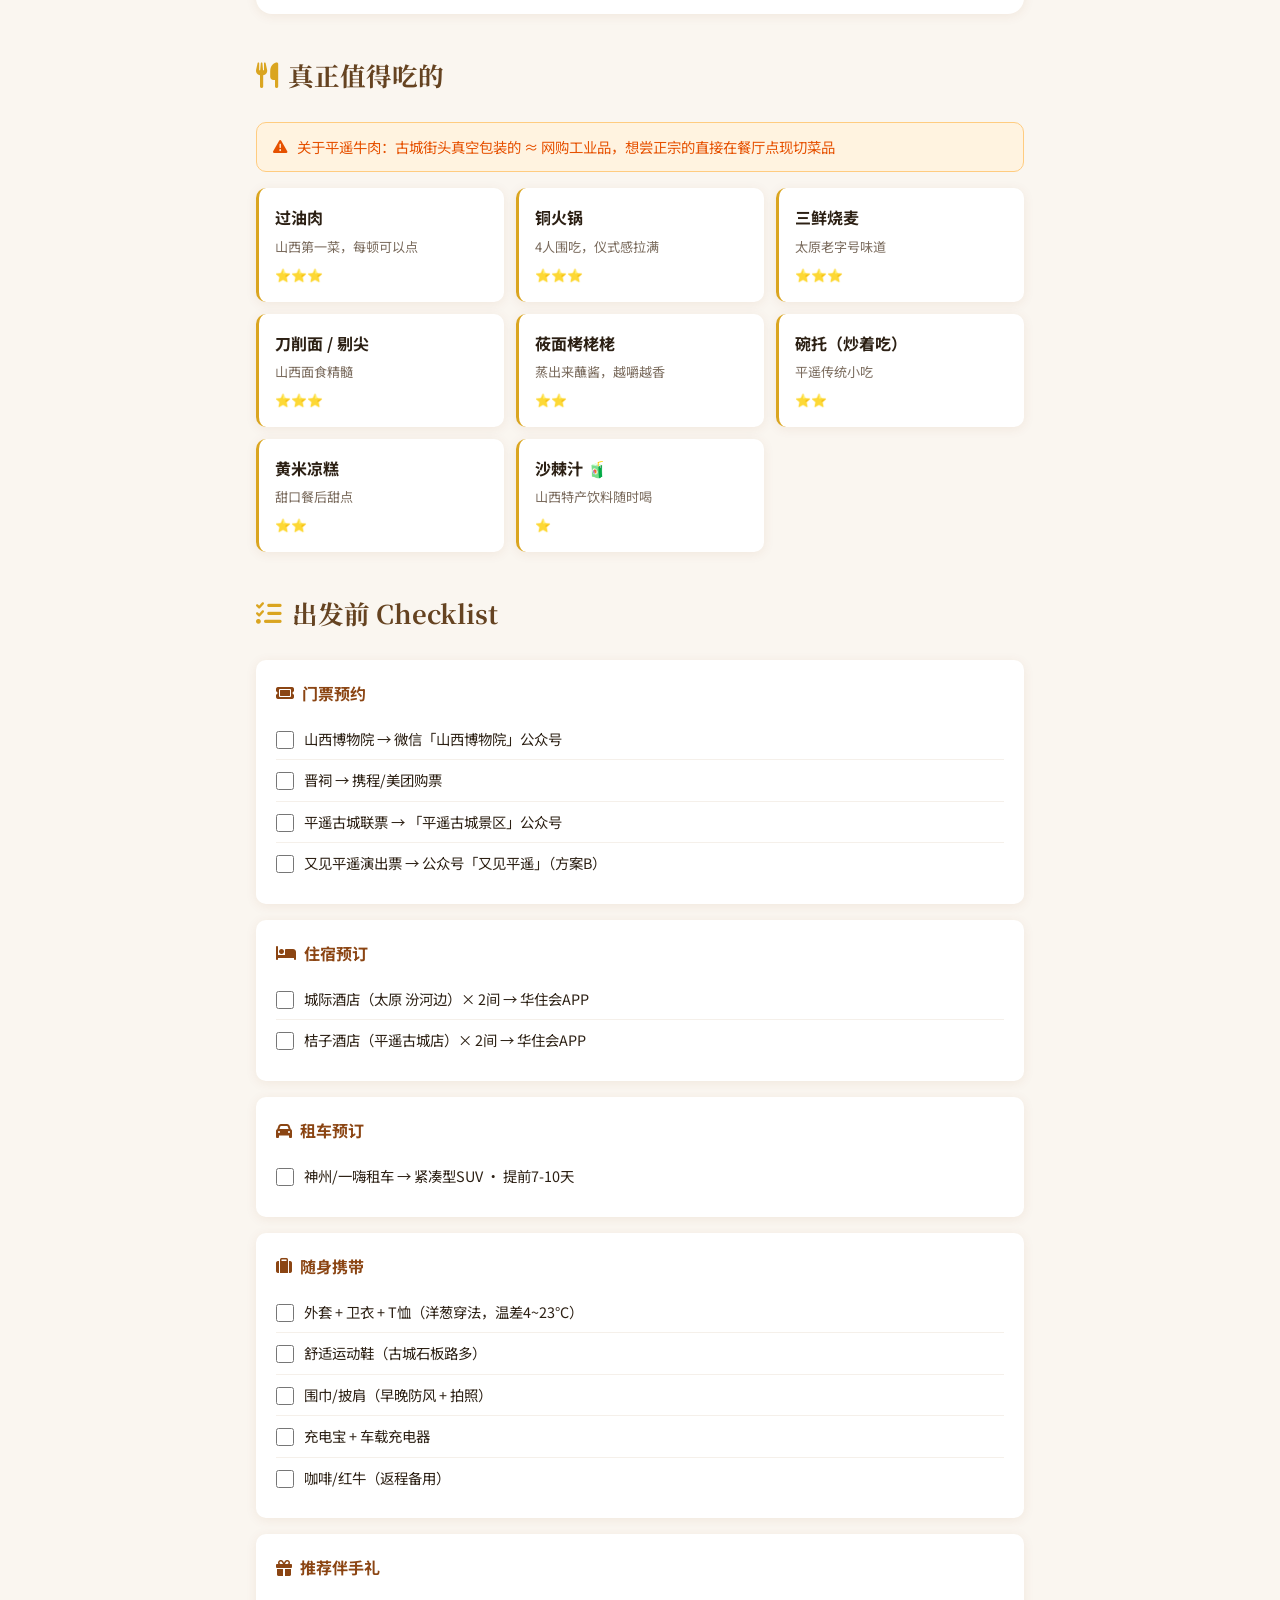
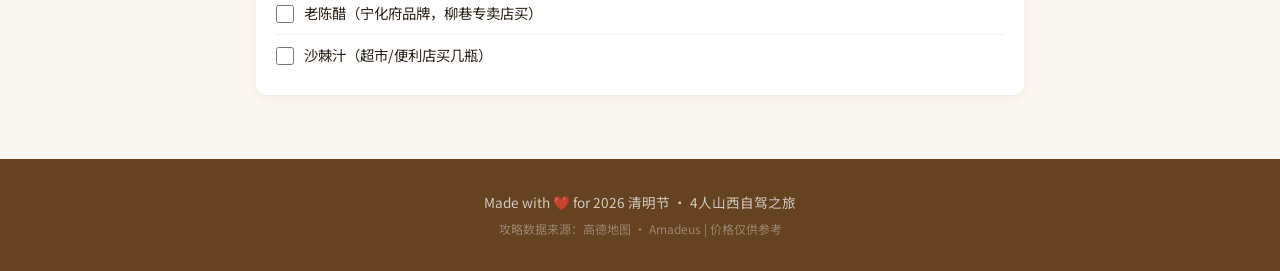
==== commit b8c3ac5d: "feat(planB): D2新增又见平遥沉浸式演出(¥206/人)，更新预算和checklist" ====
--- a/shanxi.html
+++ b/shanxi.html
@@ -745,7 +745,7 @@
                     </div>
                 </div>
                 <div class="tl-item food">
-                    <div class="tl-time">18:30</div>
+                    <div class="tl-time">17:30</div>
                     <div class="tl-dot"></div>
                     <div class="tl-card has-img">
                         <img class="tl-card-img" src="https://aos-comment.amap.com/B0IBR5W005/comment/95BC964F_41BD_4229_A330_5F6F0E533067_L0_001_2142_214_1755345861078_04279994.jpg" alt="人在北方菜馆">
@@ -759,17 +759,27 @@
                                 <span class="food-tag">黄米凉糕</span>
                             </div>
                             <div class="tl-price">人均 ¥50 · 4人约 ¥200</div>
-                        </div>
-                    </div>
-                </div>
-                <div class="tl-item sight">
-                    <div class="tl-time">20:00</div>
-                    <div class="tl-dot"></div>
-                    <div class="tl-card">
-                        <div class="tl-icon"><i class="fa-solid fa-moon"></i></div>
-                        <div class="tl-body">
-                            <h3>🌃 古城夜景（第二晚）</h3>
-                            <p>换个角度逛 · 北大街 · 城隍庙</p>
+                            <div class="tl-tip">💡 提前到17:30吃晚饭，为19:30的演出留出时间</div>
+                        </div>
+                    </div>
+                </div>
+                <div class="tl-item sight">
+                    <div class="tl-time">19:30</div>
+                    <div class="tl-dot"></div>
+                    <div class="tl-card has-img">
+                        <img class="tl-card-img" src="https://aos-comment.amap.com/B0FFFYEU41/comment/content_media_external_file_1000013985_ss__1756957793215_52842561.jpg" alt="又见平遥">
+                        <div class="tl-icon"><i class="fa-solid fa-masks-theater"></i></div>
+                        <div class="tl-body">
+                            <h3>🎭 又见平遥 <span class="rating">⭐ 4.9</span></h3>
+                            <p class="address"><i class="fa-solid fa-location-dot"></i> 顺城北路154号（古城西北角外）</p>
+                            <p>大型情境体验剧 · 王潮歌导演<br>穿越式沉浸演出 · 不设座位 · 跟着故事走<br>讲述平遥人血脉里的道义与传承</p>
+                            <div class="tl-meta">
+                                <span class="meta-item">¥206/人</span>
+                                <span class="meta-item">约90分钟</span>
+                                <span class="meta-item">需提前购票</span>
+                            </div>
+                            <div class="tl-price">4人门票 ¥824</div>
+                            <div class="tl-tip">💡 平遥必看演出，沉浸式体验晋商故事，提前在公众号「又见平遥」购票</div>
                         </div>
                     </div>
                 </div>
@@ -906,9 +916,9 @@
                 </div>
                 <div class="budget-row">
                     <span class="budget-icon">🎫</span>
-                    <span class="budget-label">门票（晋祠¥80 + 乔家¥115 + 平遥¥125）</span>
-                    <span class="budget-total">¥1,280</span>
-                    <span class="budget-per">¥320</span>
+                    <span class="budget-label">门票（晋祠¥80 + 乔家¥115 + 平遥¥125 + 又见平遥¥206）</span>
+                    <span class="budget-total">¥2,104</span>
+                    <span class="budget-per">¥526</span>
                 </div>
                 <div class="budget-row">
                     <span class="budget-icon">🏨</span>
@@ -931,8 +941,8 @@
                 <div class="budget-total-row">
                     <span class="budget-icon">💰</span>
                     <span class="budget-label">合计</span>
-                    <span class="budget-total-num">¥6,214</span>
-                    <span class="budget-per-num">≈ ¥1,554</span>
+                    <span class="budget-total-num">¥7,038</span>
+                    <span class="budget-per-num">≈ ¥1,760</span>
                 </div>
             </div>
         </section>
@@ -998,6 +1008,7 @@
                 <label class="check-item"><input type="checkbox"><span>山西博物院 → 微信「山西博物院」公众号</span></label>
                 <label class="check-item"><input type="checkbox"><span>晋祠 → 携程/美团购票</span></label>
                 <label class="check-item"><input type="checkbox"><span>平遥古城联票 → 「平遥古城景区」公众号</span></label>
+                <label class="check-item"><input type="checkbox"><span>又见平遥演出票 → 公众号「又见平遥」（方案B）</span></label>
             </div>
 
             <div class="checklist-group">
